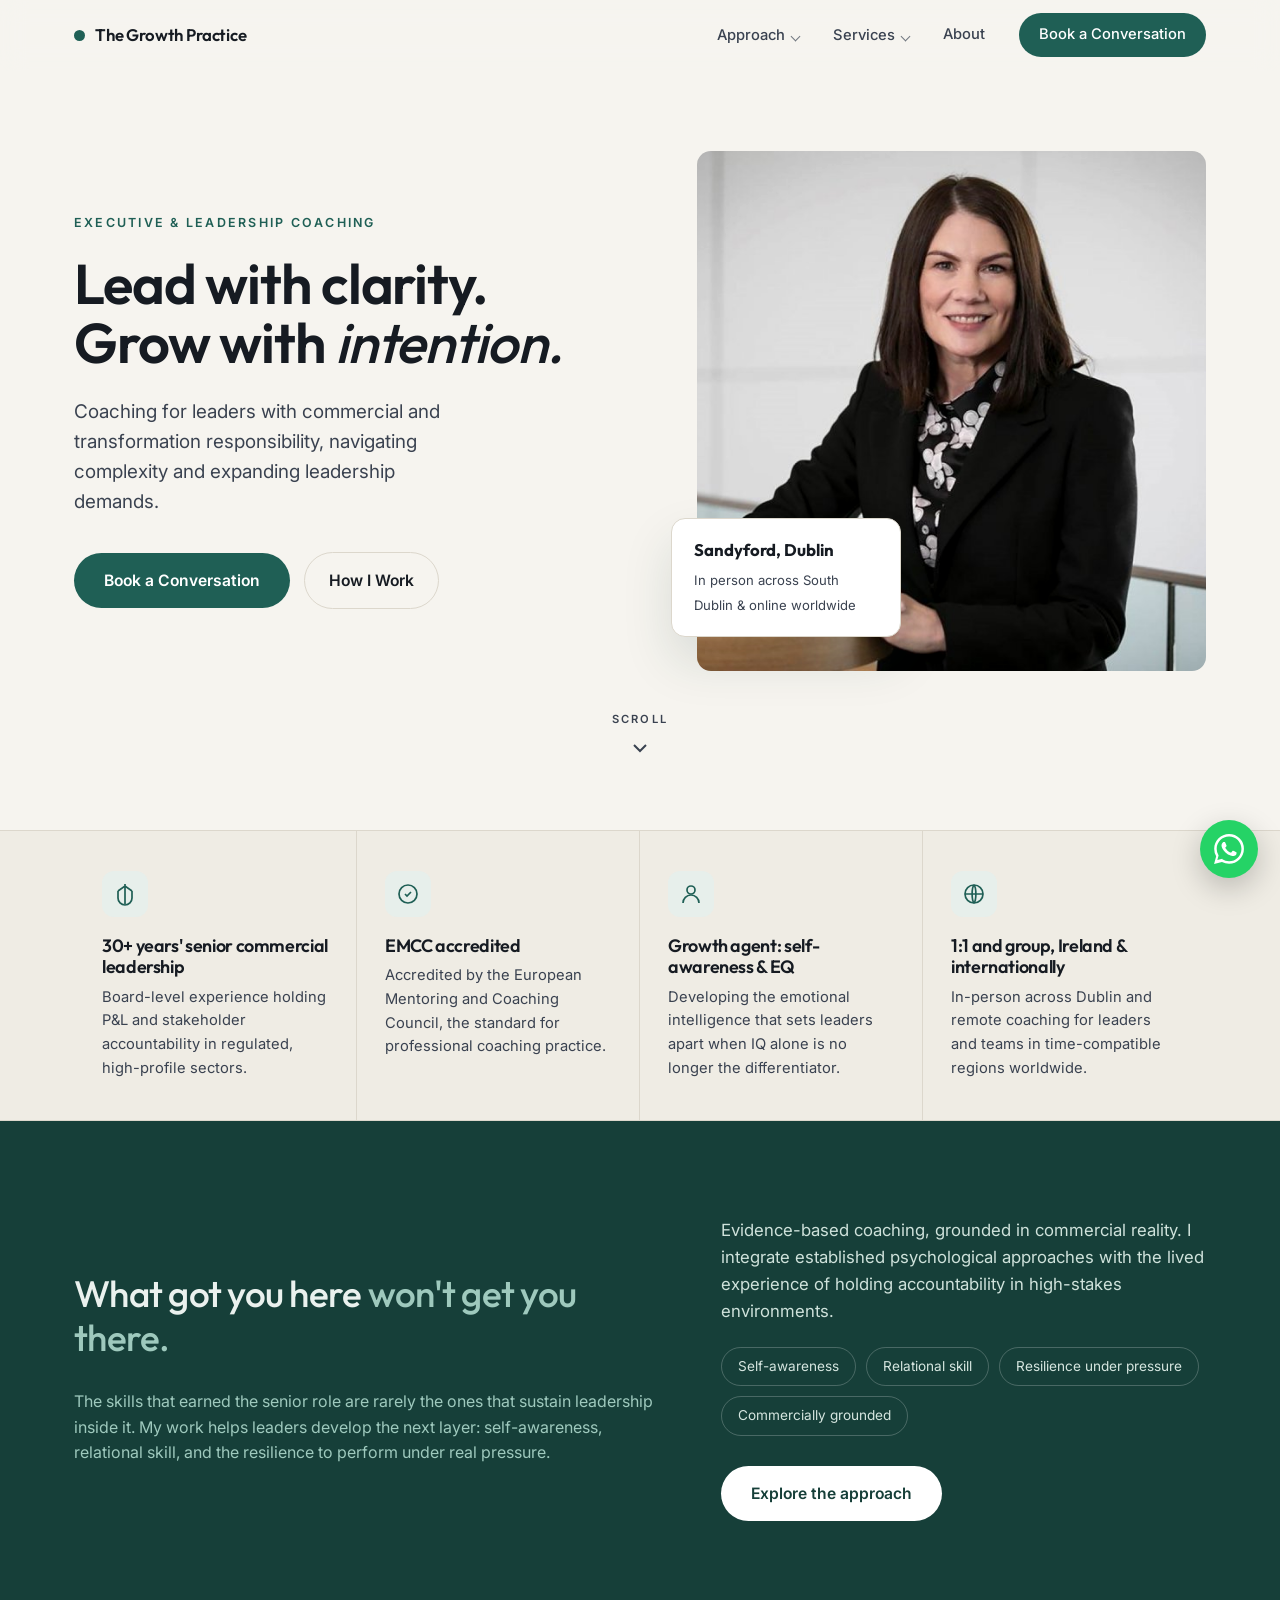
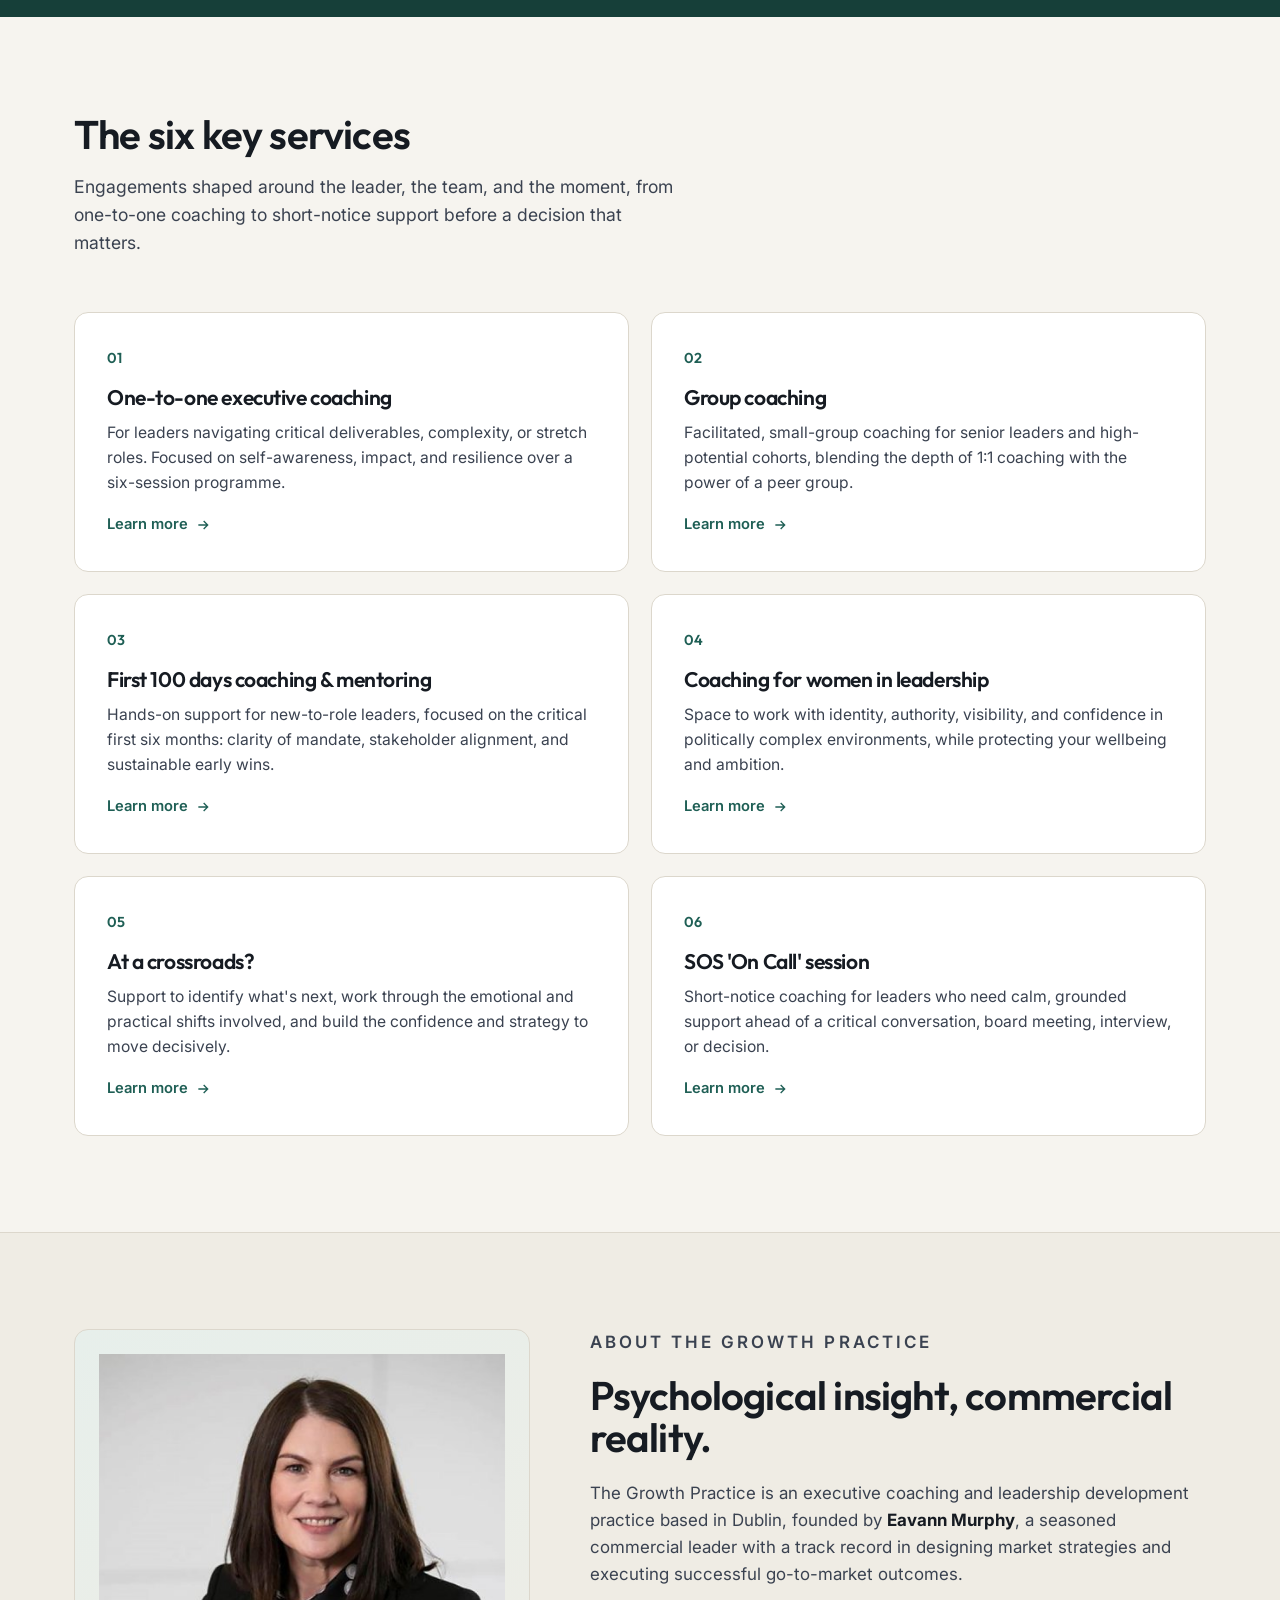
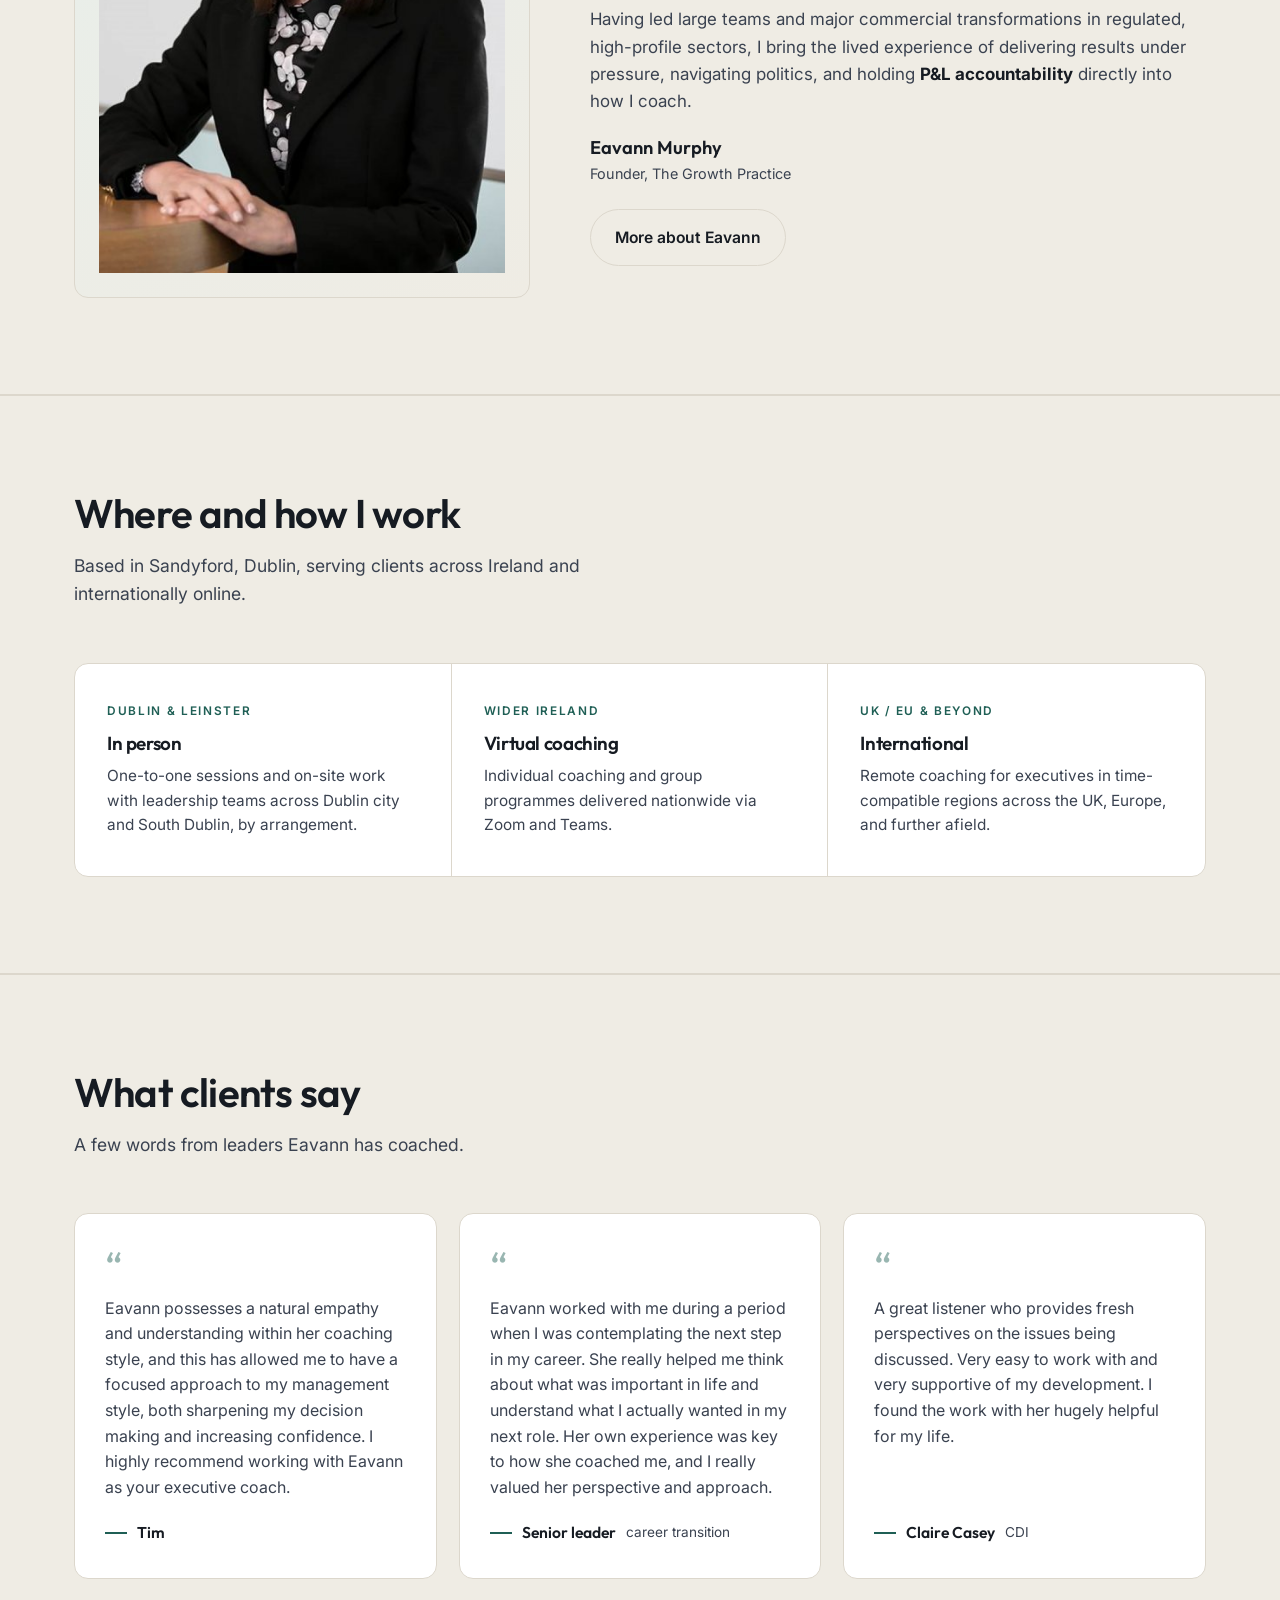
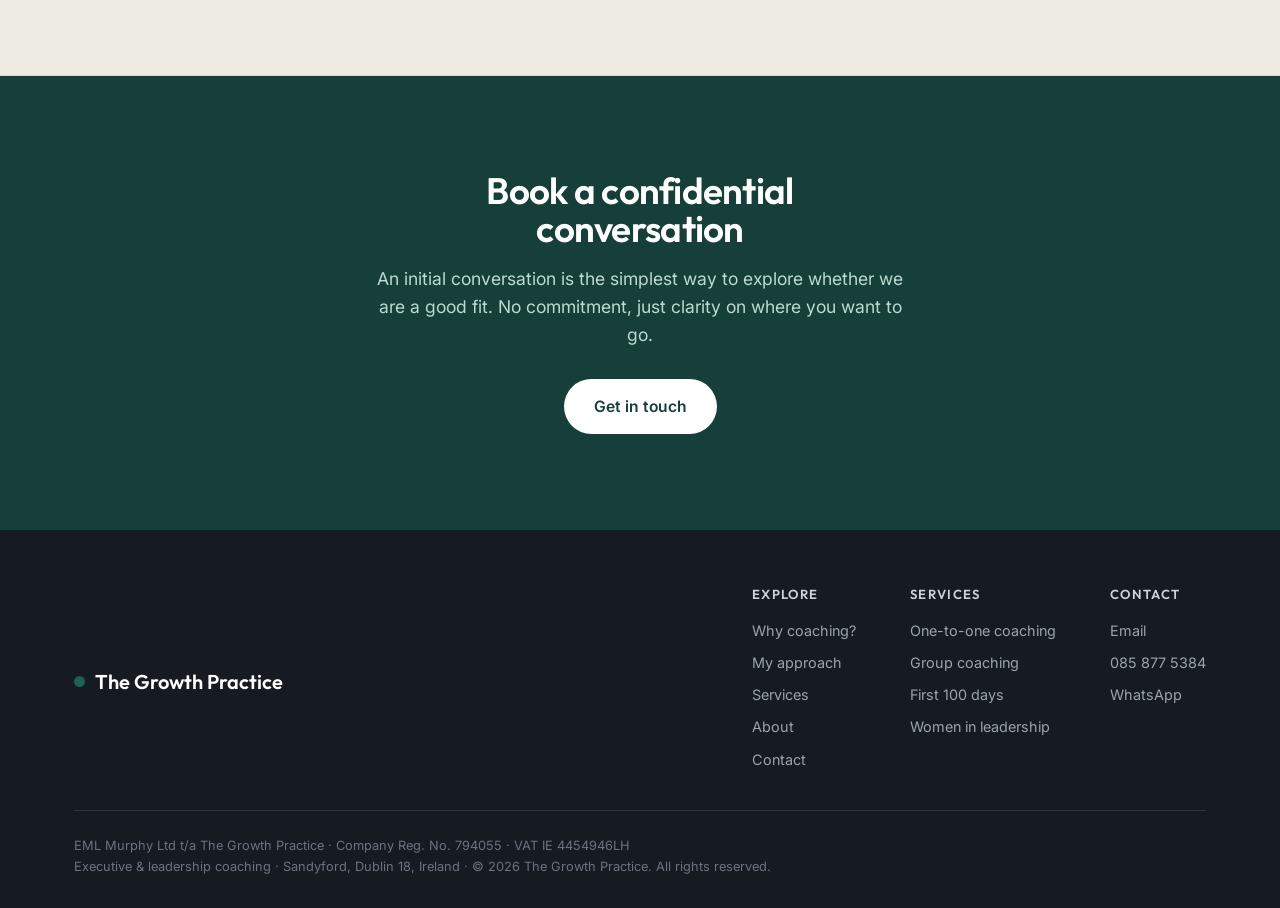
==== index.html @ 4f02f377 "Round 2 feedback: split approach, testimonials, hero copy, contact layout" ====
<!DOCTYPE html>
<html lang="en">
<head>
<meta charset="UTF-8" />
<meta name="viewport" content="width=device-width, initial-scale=1.0" />
<title>Executive &amp; Leadership Coaching Dublin | The Growth Practice</title>
<meta name="description" content="EMCC-accredited executive and leadership coaching in Dublin, led by Eavann Murphy. 30+ years of senior commercial leadership. 1:1 and group coaching across Ireland and internationally." />
<link rel="canonical" href="https://thegrowthpractice.ie/" />
<meta name="robots" content="index,follow" />
<meta name="author" content="Eavann Murphy" />
<meta name="theme-color" content="#1f5f55" />
<meta name="geo.region" content="IE-D" />
<meta name="geo.placename" content="Sandyford, Dublin" />

<meta property="og:site_name" content="The Growth Practice" />
<meta property="og:title" content="Executive &amp; Leadership Coaching Dublin | The Growth Practice" />
<meta property="og:description" content="EMCC-accredited executive coaching led by Eavann Murphy. 30+ years senior commercial leadership. 1:1 and group coaching across Ireland and internationally." />
<meta property="og:type" content="website" />
<meta property="og:url" content="https://thegrowthpractice.ie/" />
<meta property="og:locale" content="en_IE" />
<meta property="og:image" content="https://thegrowthpractice.ie/images/eavann-murphy-portrait.jpg" />
<meta name="twitter:card" content="summary_large_image" />
<meta name="twitter:title" content="Executive &amp; Leadership Coaching Dublin | The Growth Practice" />
<meta name="twitter:description" content="EMCC-accredited executive coaching led by Eavann Murphy. 30+ years senior commercial leadership." />
<meta name="twitter:image" content="https://thegrowthpractice.ie/images/eavann-murphy-portrait.jpg" />

<link rel="preconnect" href="https://fonts.googleapis.com" />
<link rel="preconnect" href="https://fonts.gstatic.com" crossorigin />
<link href="https://fonts.googleapis.com/css2?family=Outfit:wght@300;400;500;600;700&family=Inter:wght@400;500&display=swap" rel="stylesheet" />
<link rel="stylesheet" href="/styles.css" />

<script type="application/ld+json">
{
  "@context":"https://schema.org",
  "@graph":[
    {
      "@type":"ProfessionalService",
      "@id":"https://thegrowthpractice.ie/#business",
      "name":"The Growth Practice",
      "alternateName":"The Growth Practice — Executive Coaching",
      "description":"EMCC-accredited executive and leadership coaching in Dublin. One-to-one and group coaching for senior leaders across Ireland and internationally.",
      "url":"https://thegrowthpractice.ie/",
      "telephone":"+353858775384",
      "email":"eavann@thegrowthpractice.ie",
      "image":"https://thegrowthpractice.ie/images/eavann-murphy-portrait.jpg",
      "priceRange":"€€€",
      "areaServed":["Dublin","Ireland","United Kingdom","European Union"],
      "address":{"@type":"PostalAddress","addressLocality":"Sandyford","addressRegion":"Dublin 18","addressCountry":"IE"},
      "founder":{"@id":"https://thegrowthpractice.ie/#eavann"},
      "knowsAbout":["Executive coaching","Leadership development","Emotional intelligence","Self-awareness","First 100 days","Women in leadership","Career transition"],
      "sameAs":["https://www.linkedin.com/in/eavann-murphy"]
    },
    {
      "@type":"Person",
      "@id":"https://thegrowthpractice.ie/#eavann",
      "name":"Eavann Murphy",
      "jobTitle":"Executive & Leadership Coach",
      "worksFor":{"@id":"https://thegrowthpractice.ie/#business"},
      "alumniOf":["University College Dublin","University of Cambridge","University of Ulster","Institute of Directors"],
      "description":"EMCC-accredited executive coach with 30+ years of senior commercial leadership experience."
    },
    {
      "@type":"WebSite",
      "@id":"https://thegrowthpractice.ie/#website",
      "url":"https://thegrowthpractice.ie/",
      "name":"The Growth Practice",
      "publisher":{"@id":"https://thegrowthpractice.ie/#business"}
    }
  ]
}
</script>
</head>
<body>

<header id="top">
  <div class="wrap nav">
    <a href="/" class="brand"><span class="dot"></span>The Growth Practice</a>
    <nav class="navlinks" aria-label="Primary">
      <div class="has-drop">
        <a href="/why-coaching">Approach</a>
        <div class="drop" role="menu">
          <a href="/why-coaching">Why coaching?<span>What got you here, and future-proofing your career</span></a>
          <a href="/my-approach">My approach<span>What I help leaders develop, and how I work</span></a>
        </div>
      </div>
      <div class="has-drop">
        <a href="/services">Services</a>
        <div class="drop" role="menu">
          <a href="/services/one-to-one-executive-coaching">One-to-one executive coaching<span>Critical deliverables, complexity, stretch roles</span></a>
          <a href="/services/group-coaching">Group coaching<span>Small-group coaching for senior cohorts</span></a>
          <a href="/services/first-100-days-coaching">First 100 days coaching<span>New-to-role leaders, the critical first six months</span></a>
          <a href="/services/coaching-for-women-in-leadership">Coaching for women in leadership<span>Identity, authority, visibility, confidence</span></a>
          <a href="/services/at-a-crossroads">At a crossroads?<span>Decide what is next, and move decisively</span></a>
          <a href="/services/sos-on-call-session">SOS 'On Call' session<span>Short-notice support before a critical moment</span></a>
        </div>
      </div>
      <a href="/about">About</a>
      <a href="/contact" class="nav-cta">Book a Conversation</a>
    </nav>
    <button class="burger" id="burger" aria-label="Menu" aria-expanded="false"><span></span><span></span><span></span></button>
  </div>
  <div class="mobilemenu" id="mobilemenu">
    <a href="/why-coaching">Why coaching?</a>
    <a href="/my-approach">My approach</a>
    <a href="/services">Services</a>
    <a href="/services/one-to-one-executive-coaching" class="sub">— One-to-one coaching</a>
    <a href="/services/group-coaching" class="sub">— Group coaching</a>
    <a href="/services/first-100-days-coaching" class="sub">— First 100 days</a>
    <a href="/services/coaching-for-women-in-leadership" class="sub">— Women in leadership</a>
    <a href="/services/at-a-crossroads" class="sub">— At a crossroads?</a>
    <a href="/services/sos-on-call-session" class="sub">— SOS 'On Call'</a>
    <a href="/about">About</a>
    <a href="/contact">Book a Conversation</a>
  </div>
</header>

<!-- HERO -->
<section class="hero">
  <div class="wrap hero-grid">
    <div class="reveal">
      <p class="eyebrow">Executive &amp; Leadership Coaching</p>
      <h1>Lead with clarity. <br/>Grow with <em>intention.</em></h1>
      <p class="lead">Coaching for leaders with commercial and transformation responsibility, navigating complexity and expanding leadership demands.</p>
      <div class="hero-ctas">
        <a href="/contact" class="btn-primary">Book a Conversation</a>
        <a href="/my-approach" class="btn-ghost">How I Work</a>
      </div>
    </div>
    <div class="hero-visual reveal">
      <img src="/images/hero-eavann-murphy.jpg" alt="Eavann Murphy, executive and leadership coach at The Growth Practice, Dublin" width="560" height="520" />
      <div class="hero-tag">
        <strong>Sandyford, Dublin</strong>
        <span>In person across South Dublin &amp; online worldwide</span>
      </div>
    </div>
  </div>
  <div class="wrap"><a href="#more" class="scroll-cue reveal" aria-label="Scroll down for more"><span>Scroll</span><svg class="chev" viewBox="0 0 24 24"><path d="M6 9l6 6 6-6"/></svg></a></div>
</section>

<!-- FOUR PILLARS -->
<div class="pillars" id="more">
  <div class="wrap pillar-grid">
    <div class="pillar reveal">
      <div class="pic"><svg viewBox="0 0 24 24"><path d="M12 2v20M5 9l7-5 7 5"/><path d="M5 9v7a7 7 0 0 0 14 0V9"/></svg></div>
      <h3>30+ years' senior commercial leadership</h3>
      <p>Board-level experience holding P&amp;L and stakeholder accountability in regulated, high-profile sectors.</p>
    </div>
    <div class="pillar reveal">
      <div class="pic"><svg viewBox="0 0 24 24"><path d="M9 12l2 2 4-4"/><circle cx="12" cy="12" r="9"/></svg></div>
      <h3>EMCC accredited</h3>
      <p>Accredited by the European Mentoring and Coaching Council, the standard for professional coaching practice.</p>
    </div>
    <div class="pillar reveal">
      <div class="pic"><svg viewBox="0 0 24 24"><circle cx="12" cy="8" r="4"/><path d="M4 21a8 8 0 0 1 16 0"/></svg></div>
      <h3>Growth agent: self-awareness &amp; EQ</h3>
      <p>Developing the emotional intelligence that sets leaders apart when IQ alone is no longer the differentiator.</p>
    </div>
    <div class="pillar reveal">
      <div class="pic"><svg viewBox="0 0 24 24"><circle cx="12" cy="12" r="9"/><path d="M3 12h18M12 3c2.5 2.7 2.5 15.3 0 18M12 3c-2.5 2.7-2.5 15.3 0 18"/></svg></div>
      <h3>1:1 and group, Ireland &amp; internationally</h3>
      <p>In-person across Dublin and remote coaching for leaders and teams in time-compatible regions worldwide.</p>
    </div>
  </div>
</div>

<!-- PHILOSOPHY / APPROACH TEASER -->
<section class="philosophy" id="approach">
  <div class="wrap phil-grid">
    <div class="reveal">
      <blockquote>What got you here <span>won't get you there.</span></blockquote>
      <p class="who">The skills that earned the senior role are rarely the ones that sustain leadership inside it. My work helps leaders develop the next layer: self-awareness, relational skill, and the resilience to perform under real pressure.</p>
    </div>
    <div class="reveal">
      <p style="color:#cfe2db;font-size:1.05rem;margin-bottom:22px;max-width:46ch">Evidence-based coaching, grounded in commercial reality. I integrate established psychological approaches with the lived experience of holding accountability in high-stakes environments.</p>
      <div class="phil-methods">
        <span>Self-awareness</span><span>Relational skill</span><span>Resilience under pressure</span>
        <span>Commercially grounded</span>
      </div>
      <p style="margin-top:30px"><a href="/why-coaching" class="btn-primary" style="background:#fff;color:var(--accent-deep)">Explore the approach</a></p>
    </div>
  </div>
</section>

<!-- SERVICES -->
<section id="services">
  <div class="wrap">
    <div class="sec-head reveal">
      <h2>The six key services</h2>
      <p>Engagements shaped around the leader, the team, and the moment, from one-to-one coaching to short-notice support before a decision that matters.</p>
    </div>
    <div class="svc-grid">
      <a class="svc reveal" href="/services/one-to-one-executive-coaching">
        <div class="svc-num">01</div>
        <h3>One-to-one executive coaching</h3>
        <p>For leaders navigating critical deliverables, complexity, or stretch roles. Focused on self-awareness, impact, and resilience over a six-session programme.</p>
        <span class="more">Learn more <svg viewBox="0 0 24 24"><path d="M5 12h14M13 6l6 6-6 6"/></svg></span>
      </a>
      <a class="svc reveal" href="/services/group-coaching">
        <div class="svc-num">02</div>
        <h3>Group coaching</h3>
        <p>Facilitated, small-group coaching for senior leaders and high-potential cohorts, blending the depth of 1:1 coaching with the power of a peer group.</p>
        <span class="more">Learn more <svg viewBox="0 0 24 24"><path d="M5 12h14M13 6l6 6-6 6"/></svg></span>
      </a>
      <a class="svc reveal" href="/services/first-100-days-coaching">
        <div class="svc-num">03</div>
        <h3>First 100 days coaching &amp; mentoring</h3>
        <p>Hands-on support for new-to-role leaders, focused on the critical first six months: clarity of mandate, stakeholder alignment, and sustainable early wins.</p>
        <span class="more">Learn more <svg viewBox="0 0 24 24"><path d="M5 12h14M13 6l6 6-6 6"/></svg></span>
      </a>
      <a class="svc reveal" href="/services/coaching-for-women-in-leadership">
        <div class="svc-num">04</div>
        <h3>Coaching for women in leadership</h3>
        <p>Space to work with identity, authority, visibility, and confidence in politically complex environments, while protecting your wellbeing and ambition.</p>
        <span class="more">Learn more <svg viewBox="0 0 24 24"><path d="M5 12h14M13 6l6 6-6 6"/></svg></span>
      </a>
      <a class="svc reveal" href="/services/at-a-crossroads">
        <div class="svc-num">05</div>
        <h3>At a crossroads?</h3>
        <p>Support to identify what's next, work through the emotional and practical shifts involved, and build the confidence and strategy to move decisively.</p>
        <span class="more">Learn more <svg viewBox="0 0 24 24"><path d="M5 12h14M13 6l6 6-6 6"/></svg></span>
      </a>
      <a class="svc reveal" href="/services/sos-on-call-session">
        <div class="svc-num">06</div>
        <h3>SOS 'On Call' session</h3>
        <p>Short-notice coaching for leaders who need calm, grounded support ahead of a critical conversation, board meeting, interview, or decision.</p>
        <span class="more">Learn more <svg viewBox="0 0 24 24"><path d="M5 12h14M13 6l6 6-6 6"/></svg></span>
      </a>
    </div>
  </div>
</section>

<!-- ABOUT TEASER -->
<section id="about" style="background:var(--paper-2);border-top:1px solid var(--line);border-bottom:1px solid var(--line)">
  <div class="wrap about-grid">
    <div class="about-photo reveal">
      <div class="frame"><img src="/images/eavann-murphy-portrait.jpg" alt="Portrait of Eavann Murphy, founder of The Growth Practice" width="460" height="575" /></div>
    </div>
    <div class="about-body reveal">
      <p class="eyebrow">About The Growth Practice</p>
      <h2>Psychological insight, commercial reality.</h2>
      <p>The Growth Practice is an executive coaching and leadership development practice based in Dublin, founded by <strong>Eavann Murphy</strong>, a seasoned commercial leader with a track record in designing market strategies and executing successful go-to-market outcomes.</p>
      <p>Having led large teams and major commercial transformations in regulated, high-profile sectors, I bring the lived experience of delivering results under pressure, navigating politics, and holding <strong>P&amp;L accountability</strong> directly into how I coach.</p>
      <div class="signature">Eavann Murphy<span>Founder, The Growth Practice</span></div>
      <p style="margin-top:24px"><a href="/about" class="btn-ghost">More about Eavann</a></p>
    </div>
  </div>
</section>

<!-- WHO / REACH -->
<section class="reach" id="reach">
  <div class="wrap">
    <div class="sec-head reveal">
      <h2>Where and how I work</h2>
      <p>Based in Sandyford, Dublin, serving clients across Ireland and internationally online.</p>
    </div>
    <div class="reach-grid">
      <div class="reach-cell reveal">
        <span class="tag">Dublin &amp; Leinster</span>
        <h4>In person</h4>
        <p>One-to-one sessions and on-site work with leadership teams across Dublin city and South Dublin, by arrangement.</p>
      </div>
      <div class="reach-cell reveal">
        <span class="tag">Wider Ireland</span>
        <h4>Virtual coaching</h4>
        <p>Individual coaching and group programmes delivered nationwide via Zoom and Teams.</p>
      </div>
      <div class="reach-cell reveal">
        <span class="tag">UK / EU &amp; beyond</span>
        <h4>International</h4>
        <p>Remote coaching for executives in time-compatible regions across the UK, Europe, and further afield.</p>
      </div>
    </div>
  </div>
</section>

<!-- TESTIMONIALS -->
<section class="tmonials">
  <div class="wrap">
    <div class="sec-head reveal">
      <h2>What clients say</h2>
      <p>A few words from leaders Eavann has coached.</p>
    </div>
    <div class="tmonial-grid">
      <figure class="tcard reveal">
        <div class="quotemark" aria-hidden="true">&ldquo;</div>
        <p>Eavann possesses a natural empathy and understanding within her coaching style, and this has allowed me to have a focused approach to my management style, both sharpening my decision making and increasing confidence. I highly recommend working with Eavann as your executive coach.</p>
        <figcaption class="who">Tim</figcaption>
      </figure>
      <figure class="tcard reveal">
        <div class="quotemark" aria-hidden="true">&ldquo;</div>
        <p>Eavann worked with me during a period when I was contemplating the next step in my career. She really helped me think about what was important in life and understand what I actually wanted in my next role. Her own experience was key to how she coached me, and I really valued her perspective and approach.</p>
        <figcaption class="who">Senior leader <span>career transition</span></figcaption>
      </figure>
      <figure class="tcard reveal">
        <div class="quotemark" aria-hidden="true">&ldquo;</div>
        <p>A great listener who provides fresh perspectives on the issues being discussed. Very easy to work with and very supportive of my development. I found the work with her hugely helpful for my life.</p>
        <figcaption class="who">Claire Casey <span>CDI</span></figcaption>
      </figure>
    </div>
  </div>
</section>
<script type="application/ld+json">
{
  "@context":"https://schema.org",
  "@type":"ProfessionalService",
  "@id":"https://thegrowthpractice.ie/#business",
  "name":"The Growth Practice",
  "review":[
    {"@type":"Review","author":{"@type":"Person","name":"Tim"},"reviewBody":"Eavann possesses a natural empathy and understanding within her coaching style, which has allowed me to have a focused approach to my management style, sharpening my decision making and increasing confidence. I highly recommend working with Eavann as your executive coach."},
    {"@type":"Review","author":{"@type":"Person","name":"Claire Casey"},"reviewBody":"A great listener who provides fresh perspectives on the issues being discussed. Very easy to work with and very supportive of my development. I found the work with her hugely helpful."}
  ]
}
</script>

<!-- CTA / CONTACT -->
<section class="cta-band">
  <div class="wrap">
    <h2 class="reveal">Book a confidential conversation</h2>
    <p class="reveal">An initial conversation is the simplest way to explore whether we are a good fit. No commitment, just clarity on where you want to go.</p>
    <div class="reveal"><a href="/contact" class="btn-primary">Get in touch</a></div>
  </div>
</section>

<!-- FOOTER -->
<footer>
  <div class="wrap">
    <div class="foot-top">
      <div class="foot-brand"><span class="dot"></span>The Growth Practice</div>
      <div class="foot-cols">
        <div class="foot-col">
          <h5>Explore</h5>
          <a href="/why-coaching">Why coaching?</a>
          <a href="/my-approach">My approach</a>
          <a href="/services">Services</a>
          <a href="/about">About</a>
          <a href="/contact">Contact</a>
        </div>
        <div class="foot-col">
          <h5>Services</h5>
          <a href="/services/one-to-one-executive-coaching">One-to-one coaching</a>
          <a href="/services/group-coaching">Group coaching</a>
          <a href="/services/first-100-days-coaching">First 100 days</a>
          <a href="/services/coaching-for-women-in-leadership">Women in leadership</a>
        </div>
        <div class="foot-col">
          <h5>Contact</h5>
          <a href="mailto:eavann@thegrowthpractice.ie">Email</a>
          <a href="tel:+353858775384">085 877 5384</a>
          <a href="https://wa.me/353858775384">WhatsApp</a>
        </div>
      </div>
    </div>
    <div class="foot-legal">
      EML Murphy Ltd t/a The Growth Practice · Company Reg. No. 794055 · VAT IE 4454946LH<br/>
      Executive &amp; leadership coaching · Sandyford, Dublin 18, Ireland · © <span id="yr"></span> The Growth Practice. All rights reserved.
    </div>
  </div>
</footer>

<a href="https://wa.me/353858775384" class="wa-float" aria-label="WhatsApp">
  <svg viewBox="0 0 24 24"><path d="M.057 24l1.687-6.163a11.867 11.867 0 0 1-1.587-5.946C.16 5.335 5.495 0 12.05 0a11.82 11.82 0 0 1 8.413 3.488 11.82 11.82 0 0 1 3.48 8.414c-.003 6.557-5.338 11.892-11.893 11.892a11.9 11.9 0 0 1-5.688-1.448L.057 24zm6.597-3.807c1.676.995 3.276 1.591 5.392 1.592 5.448 0 9.886-4.434 9.889-9.885.002-5.462-4.415-9.89-9.881-9.892-5.452 0-9.887 4.434-9.889 9.884a9.86 9.86 0 0 0 1.51 5.26l-.999 3.648 3.978-1.042zm11.387-5.464c-.074-.124-.272-.198-.57-.347-.297-.149-1.758-.868-2.031-.967-.272-.099-.47-.149-.669.149-.198.297-.768.967-.941 1.165-.173.198-.347.223-.644.074-.297-.149-1.255-.462-2.39-1.475-.883-.788-1.48-1.761-1.653-2.059-.173-.297-.018-.458.13-.606.134-.133.297-.347.446-.521.151-.172.2-.296.3-.495.099-.198.05-.372-.025-.521-.075-.148-.669-1.611-.916-2.206-.242-.579-.487-.501-.669-.51l-.57-.01c-.198 0-.52.074-.792.372s-1.04 1.016-1.04 2.479 1.065 2.876 1.213 3.074c.149.198 2.095 3.2 5.076 4.487.71.306 1.263.489 1.694.626.712.226 1.36.194 1.872.118.571-.085 1.758-.719 2.006-1.413.248-.695.248-1.29.173-1.414z"/></svg>
</a>

<script>
  const yr=document.getElementById('yr');if(yr)yr.textContent=new Date().getFullYear();
  const header=document.getElementById('top');
  addEventListener('scroll',()=>{header.classList.toggle('scrolled',scrollY>10)});
  const burger=document.getElementById('burger'),mm=document.getElementById('mobilemenu');
  burger.addEventListener('click',()=>{const o=mm.style.display==='flex';mm.style.display=o?'none':'flex';burger.setAttribute('aria-expanded',String(!o))});
  mm.querySelectorAll('a').forEach(a=>a.addEventListener('click',()=>{mm.style.display='none';burger.setAttribute('aria-expanded','false')}));
  const io=new IntersectionObserver((es)=>es.forEach(e=>{if(e.isIntersecting){e.target.classList.add('in');io.unobserve(e.target)}}),{threshold:.15});
  document.querySelectorAll('.reveal').forEach(el=>io.observe(el));
</script>
</body>
</html>
---- styles.css ----
/* ============================================================
   The Growth Practice — shared stylesheet
   Design system: evergreen accent, Outfit + Inter, paper ground
   ============================================================ */
:root{
  --ink:#161b22;
  --ink-soft:#3a4250;
  --paper:#f6f4ef;
  --paper-2:#efece4;
  --line:#dcd7cc;
  --accent:#1f5f55;      /* deep evergreen - locked single accent */
  --accent-deep:#163f39;
  --accent-soft:#e7efeb;
  --white:#ffffff;
  --r:14px;
  --maxw:1180px;
}
*{box-sizing:border-box;margin:0;padding:0}
html{scroll-behavior:smooth}
body{
  font-family:'Inter',system-ui,sans-serif;
  color:var(--ink);
  background:var(--paper);
  line-height:1.6;
  -webkit-font-smoothing:antialiased;
  overflow-x:hidden;
}
h1,h2,h3,h4,.display{font-family:'Outfit',sans-serif;letter-spacing:-0.02em;line-height:1.05;font-weight:600}
a{color:inherit;text-decoration:none}
img{display:block;max-width:100%}
.wrap{max-width:var(--maxw);margin:0 auto;padding:0 24px}
.accent{color:var(--accent)}

/* Reveal */
.reveal{opacity:0;transform:translateY(22px);transition:opacity .7s cubic-bezier(.16,1,.3,1),transform .7s cubic-bezier(.16,1,.3,1)}
.reveal.in{opacity:1;transform:none}
@media (prefers-reduced-motion:reduce){.reveal{opacity:1;transform:none;transition:none}}

/* NAV */
header{position:sticky;top:0;z-index:50;background:rgba(246,244,239,.82);backdrop-filter:blur(12px);border-bottom:1px solid transparent;transition:border-color .3s}
header.scrolled{border-color:var(--line)}
.nav{display:flex;align-items:center;justify-content:space-between;height:70px}
.brand{font-family:'Outfit';font-weight:600;font-size:1.05rem;letter-spacing:-0.01em;display:flex;align-items:center;gap:10px}
.brand .dot{width:11px;height:11px;border-radius:50%;background:var(--accent);flex:none}
.navlinks{display:flex;gap:34px;align-items:center}
.navlinks a{font-size:.92rem;color:var(--ink-soft);font-weight:500;transition:color .2s}
.navlinks a:hover,.navlinks a[aria-current="page"]{color:var(--accent)}
.nav-cta{background:var(--accent);color:var(--white)!important;padding:10px 20px;border-radius:999px;font-weight:500;font-size:.9rem;transition:transform .15s,background .2s}
.nav-cta:hover{background:var(--accent-deep)}
.nav-cta:active{transform:translateY(1px)}
/* dropdown */
.has-drop{position:relative}
.has-drop>a::after{content:"";display:inline-block;width:6px;height:6px;border-right:1.5px solid currentColor;border-bottom:1.5px solid currentColor;transform:rotate(45deg);margin-left:7px;vertical-align:middle;opacity:.7}
.drop{position:absolute;top:calc(100% + 14px);left:50%;transform:translateX(-50%) translateY(8px);background:var(--white);border:1px solid var(--line);border-radius:var(--r);box-shadow:0 24px 50px rgba(22,63,57,.13);padding:10px;min-width:300px;opacity:0;visibility:hidden;transition:opacity .2s,transform .2s}
.has-drop:hover .drop,.has-drop:focus-within .drop{opacity:1;visibility:visible;transform:translateX(-50%) translateY(0)}
.drop a{display:block;padding:11px 14px;border-radius:10px;font-size:.9rem;color:var(--ink);font-weight:500;transition:background .15s,color .15s}
.drop a span{display:block;font-size:.78rem;color:var(--ink-soft);font-weight:400;margin-top:2px}
.drop a:hover{background:var(--accent-soft);color:var(--accent)}
.burger{display:none;background:none;border:none;cursor:pointer;flex-direction:column;gap:5px;padding:6px}
.burger span{width:24px;height:2px;background:var(--ink);display:block;transition:.3s}
.mobilemenu{display:none;flex-direction:column;gap:4px;padding:8px 24px 22px;border-bottom:1px solid var(--line);background:var(--paper)}
.mobilemenu a{padding:11px 0;color:var(--ink-soft);font-weight:500;border-bottom:1px solid var(--line)}
.mobilemenu a.sub{padding-left:16px;font-size:.9rem}
.mobilemenu a:last-child{border:none}

/* HERO */
.hero{padding:80px 0 70px;position:relative}
.hero-grid{display:grid;grid-template-columns:1.05fr .95fr;gap:60px;align-items:center}
.eyebrow{font-size:.78rem;text-transform:uppercase;letter-spacing:.18em;color:var(--accent);font-weight:600;margin-bottom:22px}
.hero h1{font-size:3.5rem;font-weight:600;margin-bottom:24px}
.hero h1 em{font-style:italic;font-weight:500}
.hero p.lead{font-size:1.18rem;color:var(--ink-soft);max-width:34ch;margin-bottom:34px}
.hero-ctas{display:flex;gap:14px;flex-wrap:wrap;align-items:center}
.btn-primary{background:var(--accent);color:var(--white);padding:15px 30px;border-radius:999px;font-weight:600;font-size:.98rem;display:inline-block;transition:transform .15s,background .2s}
.btn-primary:hover{background:var(--accent-deep)}
.btn-primary:active{transform:translateY(1px)}
.btn-ghost{padding:15px 24px;border-radius:999px;font-weight:600;font-size:.98rem;border:1px solid var(--line);color:var(--ink);transition:border-color .2s,color .2s;display:inline-block}
.btn-ghost:hover{border-color:var(--accent);color:var(--accent)}
.hero-visual{position:relative}
.hero-visual img{width:100%;height:520px;object-fit:cover;object-position:center 22%;border-radius:var(--r);filter:grayscale(.06) contrast(1.02)}
.hero-tag{position:absolute;left:-26px;bottom:34px;background:var(--white);padding:18px 22px;border-radius:var(--r);box-shadow:0 24px 50px rgba(22,63,57,.13);max-width:230px;border:1px solid var(--line)}
.hero-tag strong{font-family:'Outfit';font-size:1.05rem;display:block;margin-bottom:3px}
.hero-tag span{font-size:.82rem;color:var(--ink-soft)}

/* PAGE HERO (interior pages) */
.page-hero{padding:62px 0 30px}
.page-hero .eyebrow{margin-bottom:18px}
.page-hero h1{font-size:3rem;max-width:18ch;margin-bottom:20px}
.page-hero h1 em{font-style:italic;font-weight:500}
.page-hero p.lead{font-size:1.18rem;color:var(--ink-soft);max-width:60ch}
.breadcrumb{font-size:.82rem;color:var(--ink-soft);margin-bottom:26px;display:flex;gap:8px;flex-wrap:wrap;align-items:center}
.breadcrumb a:hover{color:var(--accent)}
.breadcrumb span{opacity:.5}

/* PILLARS (4 across) */
.pillars{border-top:1px solid var(--line);border-bottom:1px solid var(--line);background:var(--paper-2)}
.pillar-grid{display:grid;grid-template-columns:repeat(4,1fr);gap:0}
.pillar{padding:40px 28px;border-right:1px solid var(--line)}
.pillar:last-child{border-right:none}
.pillar .pic{width:46px;height:46px;border-radius:12px;background:var(--accent-soft);display:flex;align-items:center;justify-content:center;margin-bottom:18px}
.pillar .pic svg{width:24px;height:24px;stroke:var(--accent);fill:none;stroke-width:1.7}
.pillar h3{font-size:1.12rem;margin-bottom:8px;line-height:1.2}
.pillar p{font-size:.92rem;color:var(--ink-soft)}

/* CREDIBILITY STRIP */
.strip{border-top:1px solid var(--line);border-bottom:1px solid var(--line);background:var(--paper-2)}
.strip-inner{display:grid;grid-template-columns:repeat(4,1fr);gap:24px;padding:40px 0}
.stat .n{font-family:'Outfit';font-size:2rem;color:var(--accent);font-weight:600}
.stat .l{font-size:.88rem;color:var(--ink-soft);margin-top:4px}

/* SECTION SHELL */
section{padding:96px 0}
.sec-head{max-width:60ch;margin-bottom:54px}
.sec-head h2{font-size:2.5rem;margin-bottom:18px}
.sec-head p{font-size:1.1rem;color:var(--ink-soft)}

/* PROSE (long-form content) */
.prose{max-width:68ch}
.prose h2{font-size:2.1rem;margin:0 0 18px}
.prose h3{font-size:1.3rem;margin:34px 0 10px}
.prose p{color:var(--ink-soft);font-size:1.08rem;margin-bottom:18px}
.prose p strong{color:var(--ink)}
.prose .lead-p{font-size:1.2rem;color:var(--ink);margin-bottom:26px}

/* APPROACH (philosophy quote band) */
.philosophy{background:var(--accent-deep);color:#eaf1ee}
.philosophy blockquote{font-family:'Outfit';font-weight:500;font-size:2.3rem;line-height:1.18;letter-spacing:-0.02em;max-width:22ch}
.philosophy blockquote span{color:#9ec9bd}
.philosophy .who{margin-top:30px;font-size:1rem;color:#9ec9bd}
.phil-grid{display:grid;grid-template-columns:1.2fr 1fr;gap:64px;align-items:center}
.phil-methods{display:flex;flex-wrap:wrap;gap:10px;margin-top:8px}
.phil-methods span{border:1px solid rgba(255,255,255,.22);padding:8px 16px;border-radius:999px;font-size:.85rem;color:#d6e6e0}

/* DEVELOP CARDS (3 capability cards) */
.dev-grid{display:grid;grid-template-columns:repeat(3,1fr);gap:22px}
.dev-card{background:var(--white);border:1px solid var(--line);border-radius:var(--r);padding:34px 30px}
.dev-card .pic{width:48px;height:48px;border-radius:12px;background:var(--accent-soft);display:flex;align-items:center;justify-content:center;margin-bottom:18px}
.dev-card .pic svg{width:25px;height:25px;stroke:var(--accent);fill:none;stroke-width:1.7}
.dev-card h3{font-size:1.25rem;margin-bottom:10px}
.dev-card p{color:var(--ink-soft);font-size:.98rem}

/* SERVICES grid */
.svc-grid{display:grid;grid-template-columns:repeat(2,1fr);gap:22px}
.svc{background:var(--white);border:1px solid var(--line);border-radius:var(--r);padding:34px 32px;transition:transform .25s cubic-bezier(.16,1,.3,1),box-shadow .25s;display:flex;flex-direction:column}
.svc:hover{transform:translateY(-4px);box-shadow:0 20px 44px rgba(22,63,57,.1)}
.svc-num{font-family:'Outfit';font-size:.9rem;color:var(--accent);font-weight:600;margin-bottom:16px}
.svc h3{font-size:1.32rem;margin-bottom:12px}
.svc p{color:var(--ink-soft);font-size:.98rem;margin-bottom:18px}
.svc .more{margin-top:auto;font-weight:600;font-size:.92rem;color:var(--accent);display:inline-flex;align-items:center;gap:7px;transition:gap .2s}
.svc:hover .more{gap:11px}
.svc .more svg{width:16px;height:16px;stroke:currentColor;fill:none;stroke-width:2}

/* SERVICE DETAIL */
.svc-detail{display:grid;grid-template-columns:1.6fr 1fr;gap:54px;align-items:start}
.svc-detail .body h2{font-size:1.6rem;margin:36px 0 12px}
.svc-detail .body h2:first-child{margin-top:0}
.svc-detail .body p{color:var(--ink-soft);font-size:1.06rem;margin-bottom:16px}
.svc-detail .body ul{list-style:none;margin:0 0 20px}
.svc-detail .body li{position:relative;padding-left:30px;margin-bottom:12px;color:var(--ink-soft);font-size:1.04rem}
.svc-detail .body li::before{content:"";position:absolute;left:4px;top:9px;width:8px;height:8px;border-radius:50%;background:var(--accent)}
.svc-aside{position:sticky;top:94px;background:var(--white);border:1px solid var(--line);border-radius:var(--r);padding:30px 28px}
.svc-aside h3{font-size:1.15rem;margin-bottom:6px}
.svc-aside .meta{display:flex;flex-direction:column;gap:0;margin:18px 0 22px}
.svc-aside .meta div{display:flex;justify-content:space-between;gap:14px;padding:12px 0;border-top:1px solid var(--line);font-size:.92rem}
.svc-aside .meta div:last-child{border-bottom:1px solid var(--line)}
.svc-aside .meta .k{color:var(--ink-soft)}
.svc-aside .meta .v{font-weight:600;text-align:right}
.svc-aside .btn-primary{width:100%;text-align:center}
.svc-aside .btn-ghost{width:100%;text-align:center;margin-top:10px}

/* ABOUT */
.about-grid{display:grid;grid-template-columns:.85fr 1.15fr;gap:60px;align-items:start}
.about-photo{position:relative}
.about-photo .frame{width:100%;aspect-ratio:4/5;background:linear-gradient(150deg,var(--accent-soft),var(--paper-2));border-radius:var(--r);border:1px solid var(--line);display:flex;align-items:center;justify-content:center;text-align:center;padding:24px;overflow:hidden}
.about-photo .frame span{font-size:.85rem;color:var(--ink-soft)}
.about-photo .frame img{width:100%;height:100%;object-fit:cover;object-position:center 18%}
.about-body h2{font-size:2.5rem;margin-bottom:22px}
.about-body p{color:var(--ink-soft);font-size:1.06rem;margin-bottom:18px;max-width:60ch}
.about-body p strong{color:var(--ink)}
.signature{font-family:'Outfit';font-weight:600;font-size:1.15rem;margin-top:10px}
.signature span{display:block;font-size:.9rem;color:var(--ink-soft);font-weight:400;font-family:'Inter'}

/* QUALIFICATIONS */
.quals{background:var(--paper-2);border-top:1px solid var(--line);border-bottom:1px solid var(--line)}
.qual-grid{display:grid;grid-template-columns:repeat(2,1fr);gap:0;border:1px solid var(--line);border-radius:var(--r);overflow:hidden;background:var(--white)}
.qual{padding:26px 30px;border-right:1px solid var(--line);border-bottom:1px solid var(--line);display:flex;gap:16px;align-items:flex-start}
.qual:nth-child(2n){border-right:none}
.qual .ic{width:38px;height:38px;border-radius:10px;background:var(--accent-soft);display:flex;align-items:center;justify-content:center;flex:none}
.qual .ic svg{width:19px;height:19px;stroke:var(--accent);fill:none;stroke-width:1.7}
.qual h4{font-size:1.02rem;margin-bottom:3px;line-height:1.25}
.qual p{font-size:.88rem;color:var(--ink-soft)}

/* WHO / AUDIENCE */
.reach{background:var(--paper-2);border-top:1px solid var(--line);border-bottom:1px solid var(--line)}
.reach-grid{display:grid;grid-template-columns:repeat(3,1fr);gap:0;border:1px solid var(--line);border-radius:var(--r);overflow:hidden;background:var(--white)}
.reach-cell{padding:38px 32px;border-right:1px solid var(--line)}
.reach-cell:last-child{border-right:none}
.reach-cell h4{font-size:1.18rem;margin-bottom:10px}
.reach-cell p{font-size:.96rem;color:var(--ink-soft)}
.reach-cell .tag{font-size:.74rem;text-transform:uppercase;letter-spacing:.14em;color:var(--accent);font-weight:600;margin-bottom:14px;display:block}

/* BOOKING CARDS */
.book-grid{display:grid;grid-template-columns:repeat(2,1fr);gap:22px}
.book-card{background:var(--white);border:1px solid var(--line);border-radius:var(--r);padding:36px 32px;display:flex;flex-direction:column}
.book-card .tag{font-size:.74rem;text-transform:uppercase;letter-spacing:.14em;color:var(--accent);font-weight:600;margin-bottom:14px;display:block}
.book-card h3{font-size:1.45rem;margin-bottom:10px}
.book-card .dur{font-family:'Outfit';color:var(--accent);font-weight:600;margin-bottom:14px}
.book-card p{color:var(--ink-soft);font-size:1rem;margin-bottom:24px}
.book-card .btn-primary{margin-top:auto;text-align:center}

/* CTA BAND */
.cta-band{background:var(--accent-deep);color:#eaf1ee;text-align:center}
.cta-band h2{font-size:2.3rem;color:#fff;margin-bottom:16px;max-width:20ch;margin-left:auto;margin-right:auto}
.cta-band p{color:#bcdacf;font-size:1.1rem;max-width:48ch;margin:0 auto 30px}
.cta-band .btn-primary{background:#fff;color:var(--accent-deep)}
.cta-band .btn-primary:hover{background:#eaf1ee}

/* CONTACT */
.contact{background:var(--accent-deep);color:#eaf1ee}
.contact-grid{display:grid;grid-template-columns:1fr 1fr;gap:64px;align-items:start}
.contact h2{font-size:2.6rem;color:#fff;margin-bottom:18px}
.contact .sub{font-size:1.1rem;color:#bcdacf;max-width:42ch;margin-bottom:36px}
.contact-list{display:flex;flex-direction:column;gap:4px}
.cline{display:flex;gap:16px;align-items:flex-start;padding:18px 0;border-top:1px solid rgba(255,255,255,.14)}
.cline:last-child{border-bottom:1px solid rgba(255,255,255,.14)}
.cline .ico{width:40px;height:40px;border-radius:10px;background:rgba(255,255,255,.08);display:flex;align-items:center;justify-content:center;flex:none}
.cline .ico svg{width:20px;height:20px;stroke:#9ec9bd;fill:none;stroke-width:1.8}
.cline .lab{font-size:.78rem;text-transform:uppercase;letter-spacing:.12em;color:#8fb8ac;margin-bottom:2px}
.cline .val{font-size:1.05rem;color:#fff}
.cline a.val:hover{color:#9ec9bd}
.contact-card{background:rgba(255,255,255,.05);border:1px solid rgba(255,255,255,.12);border-radius:var(--r);padding:38px 34px}
.contact-card h3{color:#fff;font-size:1.4rem;margin-bottom:14px}
.contact-card p{color:#bcdacf;font-size:1rem;margin-bottom:26px}
.contact-card .btn-primary{background:#fff;color:var(--accent-deep);width:100%;text-align:center}
.contact-card .btn-primary:hover{background:#eaf1ee}
.contact-card .wa{margin-top:12px;background:transparent;border:1px solid rgba(255,255,255,.25);color:#fff}
.contact-card .wa:hover{border-color:#fff;background:rgba(255,255,255,.06)}

/* FOOTER */
footer{background:var(--ink);color:#9aa3af;padding:54px 0 30px}
.foot-top{display:flex;justify-content:space-between;gap:30px;flex-wrap:wrap;padding-bottom:30px;border-bottom:1px solid rgba(255,255,255,.1)}
.foot-brand{font-family:'Outfit';font-weight:600;font-size:1.25rem;color:#fff;display:flex;align-items:center;gap:10px}
.foot-brand .dot{width:11px;height:11px;border-radius:50%;background:var(--accent)}
.foot-cols{display:flex;gap:54px;flex-wrap:wrap}
.foot-col h5{font-family:'Outfit';font-size:.82rem;text-transform:uppercase;letter-spacing:.1em;color:#cbd2da;margin-bottom:14px;font-weight:600}
.foot-col a{display:block;font-size:.9rem;margin-bottom:9px;transition:color .2s}
.foot-col a:hover{color:#fff}
.foot-links{display:flex;gap:28px;flex-wrap:wrap}
.foot-links a{font-size:.92rem;transition:color .2s}
.foot-links a:hover{color:#fff}
.foot-legal{margin-top:24px;font-size:.8rem;line-height:1.7;color:#6b7280}

/* WHATSAPP FLOAT */
.wa-float{position:fixed;right:22px;bottom:22px;width:58px;height:58px;border-radius:50%;background:#25d366;display:flex;align-items:center;justify-content:center;box-shadow:0 10px 30px rgba(0,0,0,.22);z-index:60;transition:transform .2s}
.wa-float:hover{transform:scale(1.07)}
.wa-float svg{width:30px;height:30px;fill:#fff}

/* SCROLL CUE */
.scroll-cue{display:flex;flex-direction:column;align-items:center;gap:7px;margin:40px auto 0;width:max-content;color:var(--ink-soft);transition:color .2s}
.scroll-cue:hover{color:var(--accent)}
.scroll-cue span{font-size:.7rem;text-transform:uppercase;letter-spacing:.2em;font-weight:600}
.scroll-cue .chev{width:24px;height:24px;stroke:currentColor;fill:none;stroke-width:2;animation:bob 1.9s ease-in-out infinite}
@keyframes bob{0%,100%{transform:translateY(0)}50%{transform:translateY(7px)}}
@media (prefers-reduced-motion:reduce){.scroll-cue .chev{animation:none}}

/* TESTIMONIALS */
.tmonials{background:var(--paper-2);border-top:1px solid var(--line);border-bottom:1px solid var(--line)}
.tmonial-grid{display:grid;grid-template-columns:repeat(3,1fr);gap:22px}
.tcard{background:var(--white);border:1px solid var(--line);border-radius:var(--r);padding:32px 30px;display:flex;flex-direction:column}
.tcard .quotemark{font-family:'Outfit';font-size:2.6rem;line-height:1;color:var(--accent);opacity:.45;margin-bottom:8px}
.tcard p{color:var(--ink-soft);font-size:1rem;margin-bottom:20px}
.tcard .who{margin-top:auto;font-family:'Outfit';font-weight:600;font-size:.98rem;color:var(--ink);display:flex;align-items:center;gap:10px}
.tcard .who::before{content:"";width:22px;height:2px;background:var(--accent);flex:none}
.tcard .who span{font-weight:400;font-family:'Inter';color:var(--ink-soft);font-size:.85rem}

/* CONTACT COMPACT (direct options row) */
.reach-out{display:grid;grid-template-columns:repeat(3,1fr);gap:16px;margin-top:14px}
.ro-card{display:flex;gap:14px;align-items:center;background:var(--white);border:1px solid var(--line);border-radius:var(--r);padding:20px 22px;transition:border-color .2s,transform .2s}
.ro-card:hover{border-color:var(--accent);transform:translateY(-2px)}
.ro-card .ico{width:42px;height:42px;border-radius:11px;background:var(--accent-soft);display:flex;align-items:center;justify-content:center;flex:none}
.ro-card .ico svg{width:21px;height:21px;stroke:var(--accent);fill:none;stroke-width:1.8}
.ro-card .lab{font-size:.74rem;text-transform:uppercase;letter-spacing:.12em;color:var(--ink-soft);margin-bottom:2px}
.ro-card .val{font-family:'Outfit';font-weight:600;font-size:.98rem;color:var(--ink);overflow-wrap:anywhere}

/* RESPONSIVE */
@media (max-width:980px){
  .tmonial-grid{grid-template-columns:1fr}
  .reach-out{grid-template-columns:1fr}
  .hero h1{font-size:2.9rem}
  .hero-grid,.phil-grid,.about-grid,.contact-grid,.svc-detail{grid-template-columns:1fr;gap:42px}
  .svc-aside{position:static}
  .hero-visual img{height:380px}
  .svc-grid,.book-grid,.qual-grid{grid-template-columns:1fr}
  .qual:nth-child(2n){border-right:none}
  .dev-grid{grid-template-columns:1fr}
  .reach-grid{grid-template-columns:1fr}
  .reach-cell{border-right:none;border-bottom:1px solid var(--line)}
  .reach-cell:last-child{border-bottom:none}
  .strip-inner{grid-template-columns:repeat(2,1fr);gap:30px}
  .pillar-grid{grid-template-columns:repeat(2,1fr)}
  .pillar:nth-child(2n){border-right:none}
  .pillar{border-bottom:1px solid var(--line)}
  .philosophy blockquote{font-size:1.9rem}
  .page-hero h1{font-size:2.4rem}
}
@media (max-width:680px){
  section{padding:64px 0}
  .navlinks{display:none}
  .nav>.nav-cta{display:none}
  .burger{display:flex}
  .hero{padding:48px 0 40px}
  .hero h1{font-size:2.3rem}
  .sec-head h2,.about-body h2,.contact h2{font-size:2rem}
  .hero-tag{left:0;bottom:14px}
  .pillar-grid{grid-template-columns:1fr}
  .pillar{border-right:none}
}
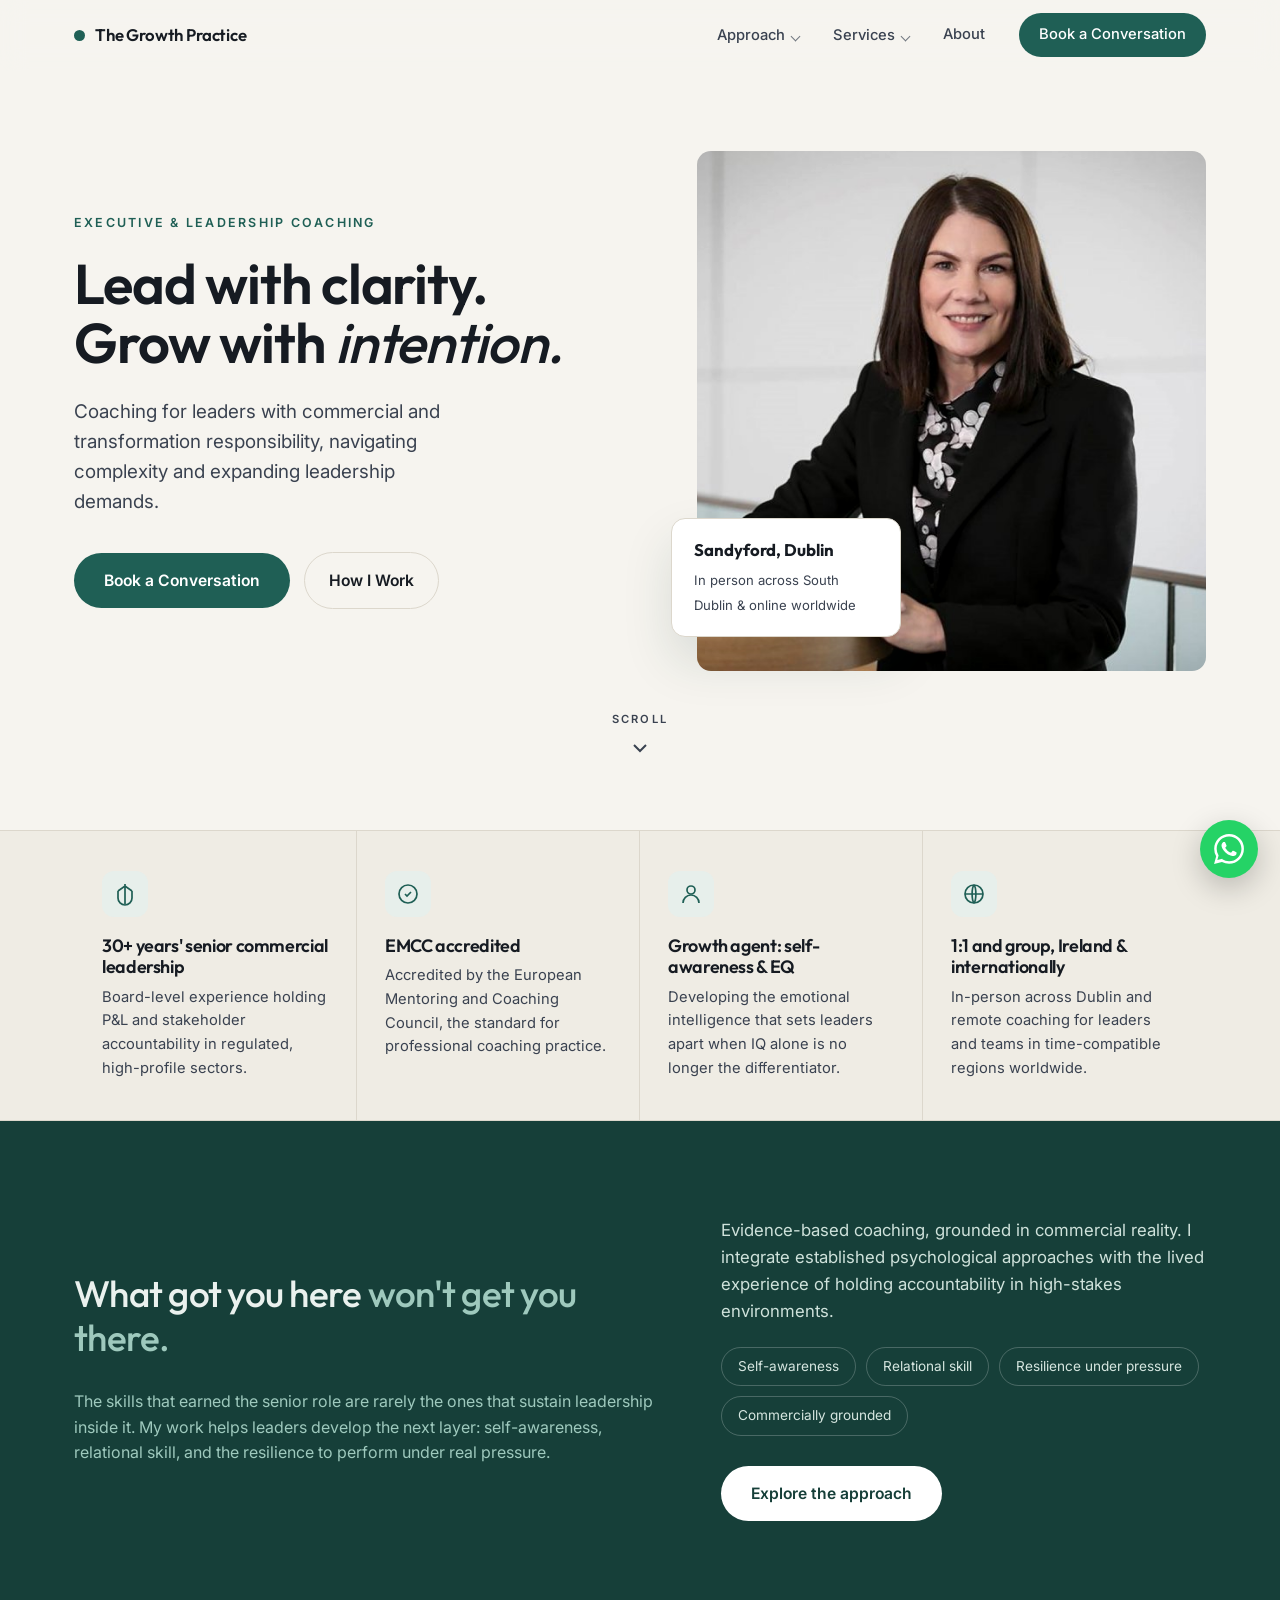
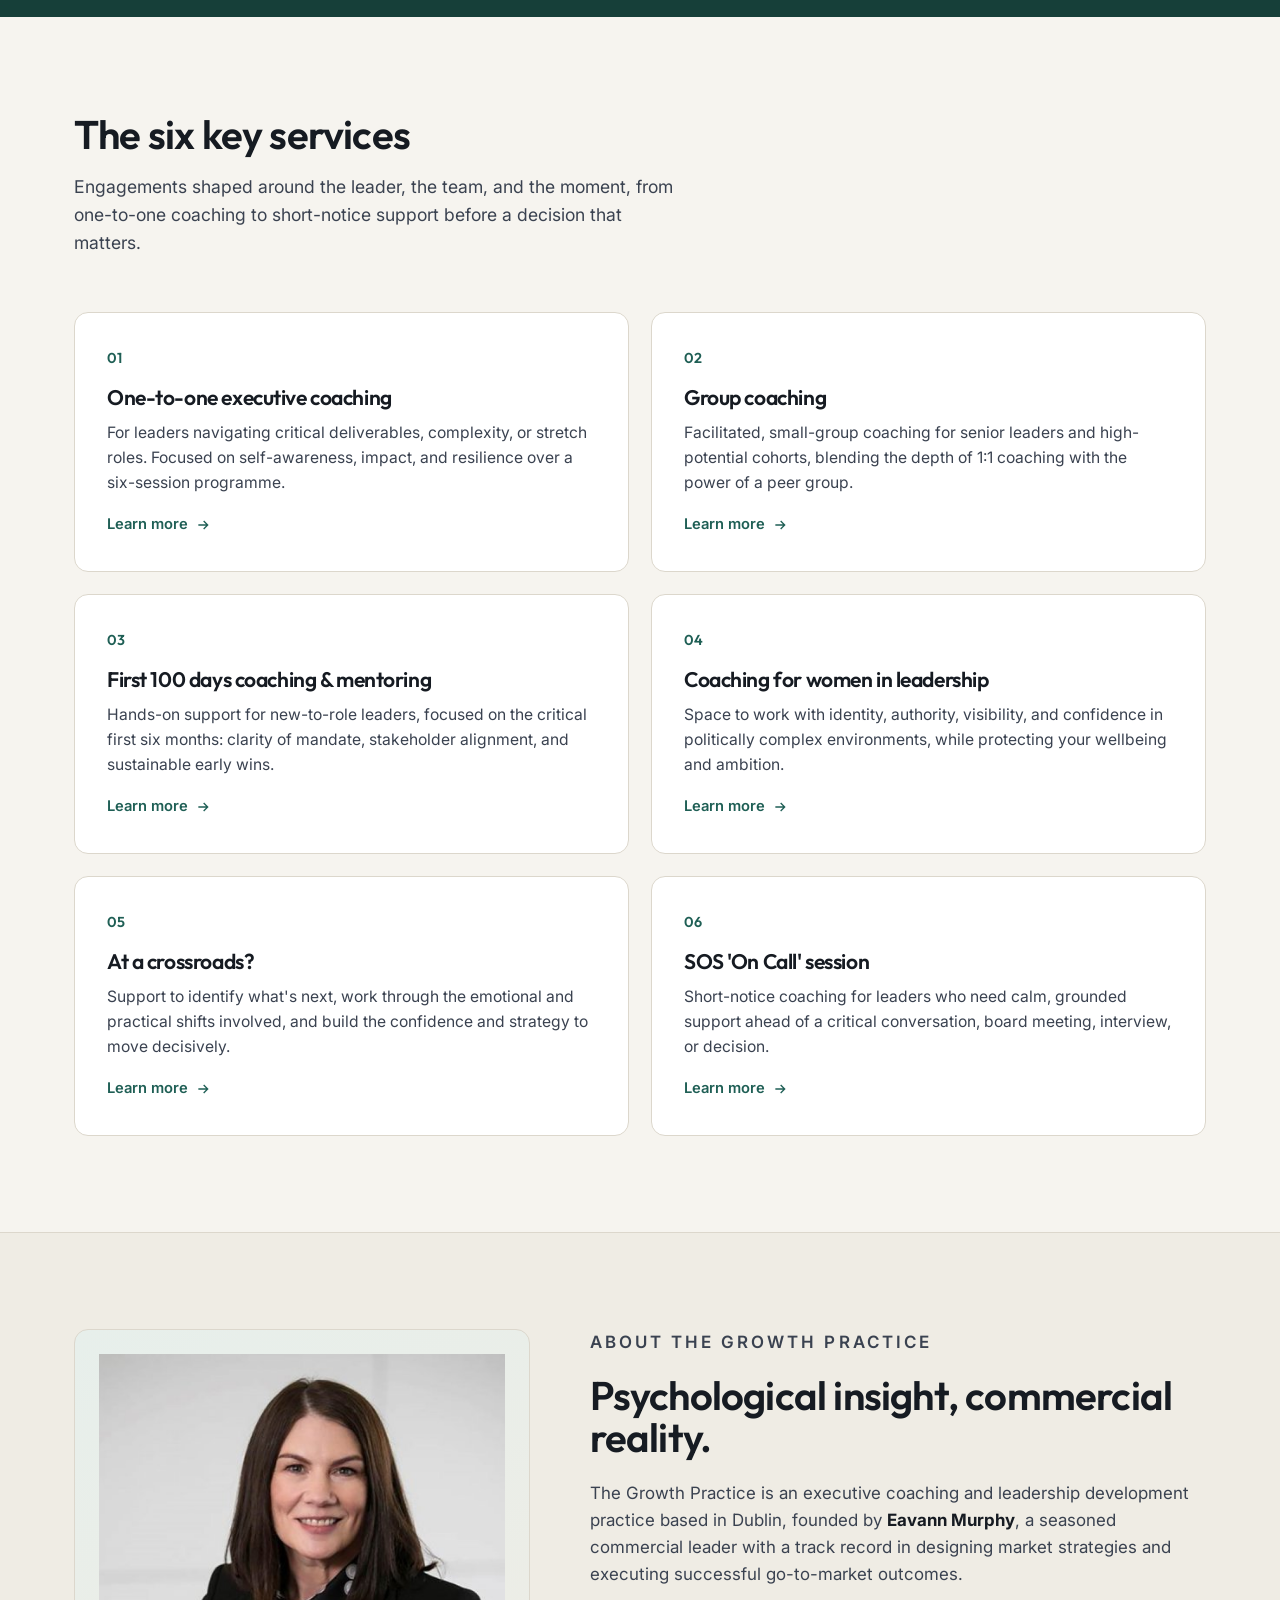
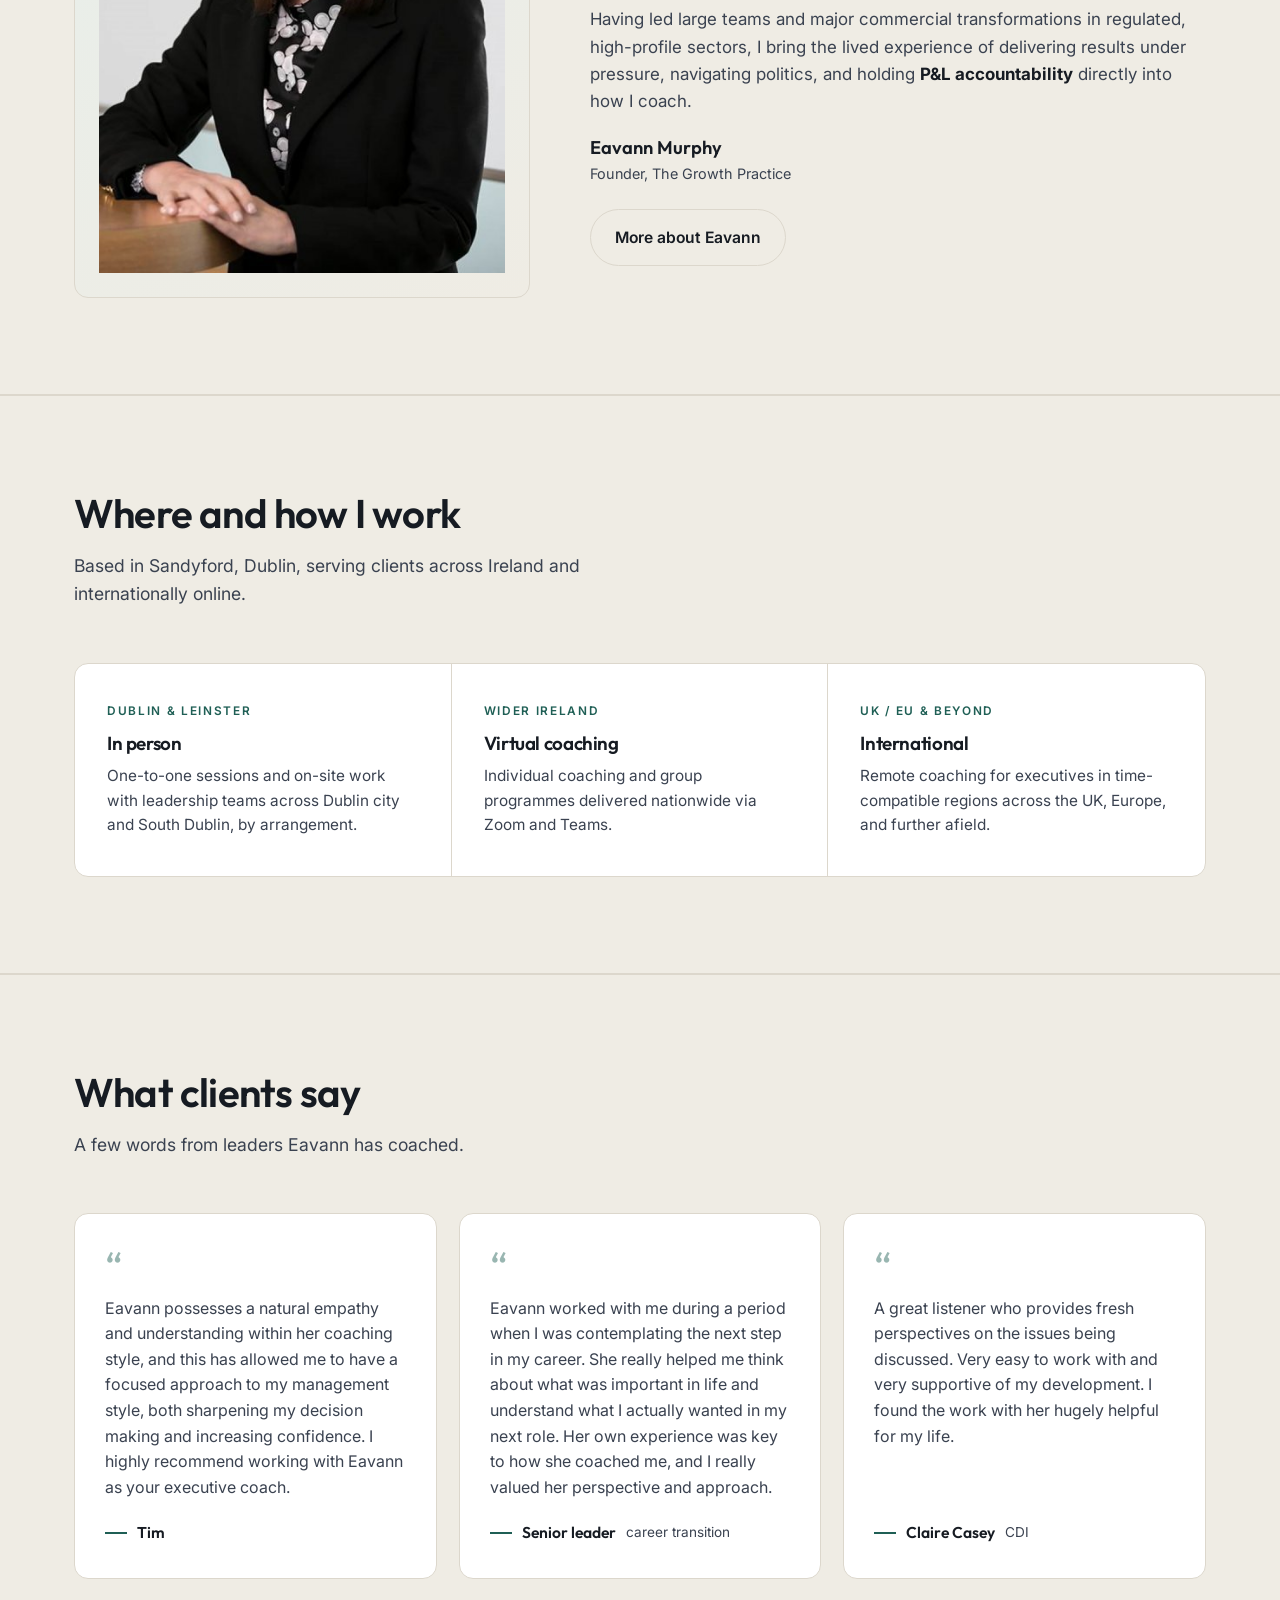
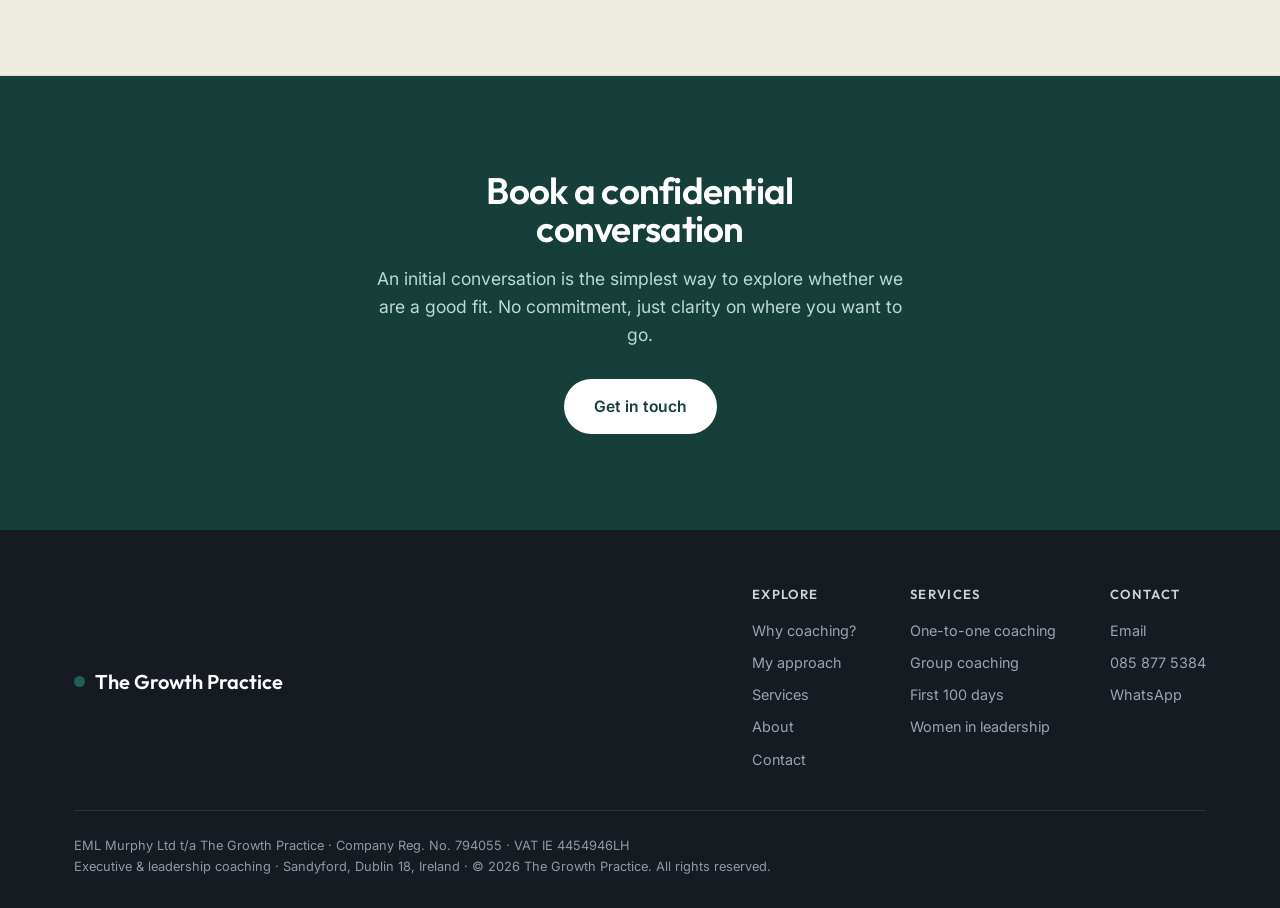
==== commit f43f3d13: "Accessibility: fix heading order and footer contrast" ====
--- a/index.html
+++ b/index.html
@@ -142,22 +142,22 @@
   <div class="wrap pillar-grid">
     <div class="pillar reveal">
       <div class="pic"><svg viewBox="0 0 24 24"><path d="M12 2v20M5 9l7-5 7 5"/><path d="M5 9v7a7 7 0 0 0 14 0V9"/></svg></div>
-      <h3>30+ years' senior commercial leadership</h3>
+      <h2>30+ years' senior commercial leadership</h2>
       <p>Board-level experience holding P&amp;L and stakeholder accountability in regulated, high-profile sectors.</p>
     </div>
     <div class="pillar reveal">
       <div class="pic"><svg viewBox="0 0 24 24"><path d="M9 12l2 2 4-4"/><circle cx="12" cy="12" r="9"/></svg></div>
-      <h3>EMCC accredited</h3>
+      <h2>EMCC accredited</h2>
       <p>Accredited by the European Mentoring and Coaching Council, the standard for professional coaching practice.</p>
     </div>
     <div class="pillar reveal">
       <div class="pic"><svg viewBox="0 0 24 24"><circle cx="12" cy="8" r="4"/><path d="M4 21a8 8 0 0 1 16 0"/></svg></div>
-      <h3>Growth agent: self-awareness &amp; EQ</h3>
+      <h2>Growth agent: self-awareness &amp; EQ</h2>
       <p>Developing the emotional intelligence that sets leaders apart when IQ alone is no longer the differentiator.</p>
     </div>
     <div class="pillar reveal">
       <div class="pic"><svg viewBox="0 0 24 24"><circle cx="12" cy="12" r="9"/><path d="M3 12h18M12 3c2.5 2.7 2.5 15.3 0 18M12 3c-2.5 2.7-2.5 15.3 0 18"/></svg></div>
-      <h3>1:1 and group, Ireland &amp; internationally</h3>
+      <h2>1:1 and group, Ireland &amp; internationally</h2>
       <p>In-person across Dublin and remote coaching for leaders and teams in time-compatible regions worldwide.</p>
     </div>
   </div>
@@ -256,17 +256,17 @@
     <div class="reach-grid">
       <div class="reach-cell reveal">
         <span class="tag">Dublin &amp; Leinster</span>
-        <h4>In person</h4>
+        <h3>In person</h3>
         <p>One-to-one sessions and on-site work with leadership teams across Dublin city and South Dublin, by arrangement.</p>
       </div>
       <div class="reach-cell reveal">
         <span class="tag">Wider Ireland</span>
-        <h4>Virtual coaching</h4>
+        <h3>Virtual coaching</h3>
         <p>Individual coaching and group programmes delivered nationwide via Zoom and Teams.</p>
       </div>
       <div class="reach-cell reveal">
         <span class="tag">UK / EU &amp; beyond</span>
-        <h4>International</h4>
+        <h3>International</h3>
         <p>Remote coaching for executives in time-compatible regions across the UK, Europe, and further afield.</p>
       </div>
     </div>
@@ -328,7 +328,7 @@
       <div class="foot-brand"><span class="dot"></span>The Growth Practice</div>
       <div class="foot-cols">
         <div class="foot-col">
-          <h5>Explore</h5>
+          <p class="foot-h">Explore</p>
           <a href="/why-coaching">Why coaching?</a>
           <a href="/my-approach">My approach</a>
           <a href="/services">Services</a>
@@ -336,14 +336,14 @@
           <a href="/contact">Contact</a>
         </div>
         <div class="foot-col">
-          <h5>Services</h5>
+          <p class="foot-h">Services</p>
           <a href="/services/one-to-one-executive-coaching">One-to-one coaching</a>
           <a href="/services/group-coaching">Group coaching</a>
           <a href="/services/first-100-days-coaching">First 100 days</a>
           <a href="/services/coaching-for-women-in-leadership">Women in leadership</a>
         </div>
         <div class="foot-col">
-          <h5>Contact</h5>
+          <p class="foot-h">Contact</p>
           <a href="mailto:eavann@thegrowthpractice.ie">Email</a>
           <a href="tel:+353858775384">085 877 5384</a>
           <a href="https://wa.me/353858775384">WhatsApp</a>
--- a/styles.css
+++ b/styles.css
@@ -51,7 +51,9 @@
 /* dropdown */
 .has-drop{position:relative}
 .has-drop>a::after{content:"";display:inline-block;width:6px;height:6px;border-right:1.5px solid currentColor;border-bottom:1.5px solid currentColor;transform:rotate(45deg);margin-left:7px;vertical-align:middle;opacity:.7}
-.drop{position:absolute;top:calc(100% + 14px);left:50%;transform:translateX(-50%) translateY(8px);background:var(--white);border:1px solid var(--line);border-radius:var(--r);box-shadow:0 24px 50px rgba(22,63,57,.13);padding:10px;min-width:300px;opacity:0;visibility:hidden;transition:opacity .2s,transform .2s}
+/* invisible hover bridge across the gap so the menu doesn't close mid-move */
+.has-drop::after{content:"";position:absolute;top:100%;left:50%;transform:translateX(-50%);width:240px;max-width:90vw;height:18px}
+.drop{position:absolute;top:calc(100% + 10px);left:50%;transform:translateX(-50%) translateY(8px);background:var(--white);border:1px solid var(--line);border-radius:var(--r);box-shadow:0 24px 50px rgba(22,63,57,.13);padding:10px;min-width:300px;opacity:0;visibility:hidden;transition:opacity .2s,transform .2s;z-index:60}
 .has-drop:hover .drop,.has-drop:focus-within .drop{opacity:1;visibility:visible;transform:translateX(-50%) translateY(0)}
 .drop a{display:block;padding:11px 14px;border-radius:10px;font-size:.9rem;color:var(--ink);font-weight:500;transition:background .15s,color .15s}
 .drop a span{display:block;font-size:.78rem;color:var(--ink-soft);font-weight:400;margin-top:2px}
@@ -99,7 +101,7 @@
 .pillar:last-child{border-right:none}
 .pillar .pic{width:46px;height:46px;border-radius:12px;background:var(--accent-soft);display:flex;align-items:center;justify-content:center;margin-bottom:18px}
 .pillar .pic svg{width:24px;height:24px;stroke:var(--accent);fill:none;stroke-width:1.7}
-.pillar h3{font-size:1.12rem;margin-bottom:8px;line-height:1.2}
+.pillar h2{font-size:1.12rem;margin-bottom:8px;line-height:1.2}
 .pillar p{font-size:.92rem;color:var(--ink-soft)}
 
 /* CREDIBILITY STRIP */
@@ -187,7 +189,7 @@
 .qual:nth-child(2n){border-right:none}
 .qual .ic{width:38px;height:38px;border-radius:10px;background:var(--accent-soft);display:flex;align-items:center;justify-content:center;flex:none}
 .qual .ic svg{width:19px;height:19px;stroke:var(--accent);fill:none;stroke-width:1.7}
-.qual h4{font-size:1.02rem;margin-bottom:3px;line-height:1.25}
+.qual h3{font-size:1.02rem;margin-bottom:3px;line-height:1.25}
 .qual p{font-size:.88rem;color:var(--ink-soft)}
 
 /* WHO / AUDIENCE */
@@ -195,7 +197,7 @@
 .reach-grid{display:grid;grid-template-columns:repeat(3,1fr);gap:0;border:1px solid var(--line);border-radius:var(--r);overflow:hidden;background:var(--white)}
 .reach-cell{padding:38px 32px;border-right:1px solid var(--line)}
 .reach-cell:last-child{border-right:none}
-.reach-cell h4{font-size:1.18rem;margin-bottom:10px}
+.reach-cell h3{font-size:1.18rem;margin-bottom:10px}
 .reach-cell p{font-size:.96rem;color:var(--ink-soft)}
 .reach-cell .tag{font-size:.74rem;text-transform:uppercase;letter-spacing:.14em;color:var(--accent);font-weight:600;margin-bottom:14px;display:block}
 
@@ -203,7 +205,7 @@
 .book-grid{display:grid;grid-template-columns:repeat(2,1fr);gap:22px}
 .book-card{background:var(--white);border:1px solid var(--line);border-radius:var(--r);padding:36px 32px;display:flex;flex-direction:column}
 .book-card .tag{font-size:.74rem;text-transform:uppercase;letter-spacing:.14em;color:var(--accent);font-weight:600;margin-bottom:14px;display:block}
-.book-card h3{font-size:1.45rem;margin-bottom:10px}
+.book-card h2{font-size:1.45rem;margin-bottom:10px}
 .book-card .dur{font-family:'Outfit';color:var(--accent);font-weight:600;margin-bottom:14px}
 .book-card p{color:var(--ink-soft);font-size:1rem;margin-bottom:24px}
 .book-card .btn-primary{margin-top:auto;text-align:center}
@@ -242,13 +244,14 @@
 .foot-brand{font-family:'Outfit';font-weight:600;font-size:1.25rem;color:#fff;display:flex;align-items:center;gap:10px}
 .foot-brand .dot{width:11px;height:11px;border-radius:50%;background:var(--accent)}
 .foot-cols{display:flex;gap:54px;flex-wrap:wrap}
-.foot-col h5{font-family:'Outfit';font-size:.82rem;text-transform:uppercase;letter-spacing:.1em;color:#cbd2da;margin-bottom:14px;font-weight:600}
+.foot-col .foot-h{font-family:'Outfit';font-size:.82rem;text-transform:uppercase;letter-spacing:.1em;color:#cbd2da;margin-bottom:14px;font-weight:600}
+.sr-only{position:absolute;width:1px;height:1px;padding:0;margin:-1px;overflow:hidden;clip:rect(0,0,0,0);white-space:nowrap;border:0}
 .foot-col a{display:block;font-size:.9rem;margin-bottom:9px;transition:color .2s}
 .foot-col a:hover{color:#fff}
 .foot-links{display:flex;gap:28px;flex-wrap:wrap}
 .foot-links a{font-size:.92rem;transition:color .2s}
 .foot-links a:hover{color:#fff}
-.foot-legal{margin-top:24px;font-size:.8rem;line-height:1.7;color:#6b7280}
+.foot-legal{margin-top:24px;font-size:.8rem;line-height:1.7;color:#9098a6}
 
 /* WHATSAPP FLOAT */
 .wa-float{position:fixed;right:22px;bottom:22px;width:58px;height:58px;border-radius:50%;background:#25d366;display:flex;align-items:center;justify-content:center;box-shadow:0 10px 30px rgba(0,0,0,.22);z-index:60;transition:transform .2s}
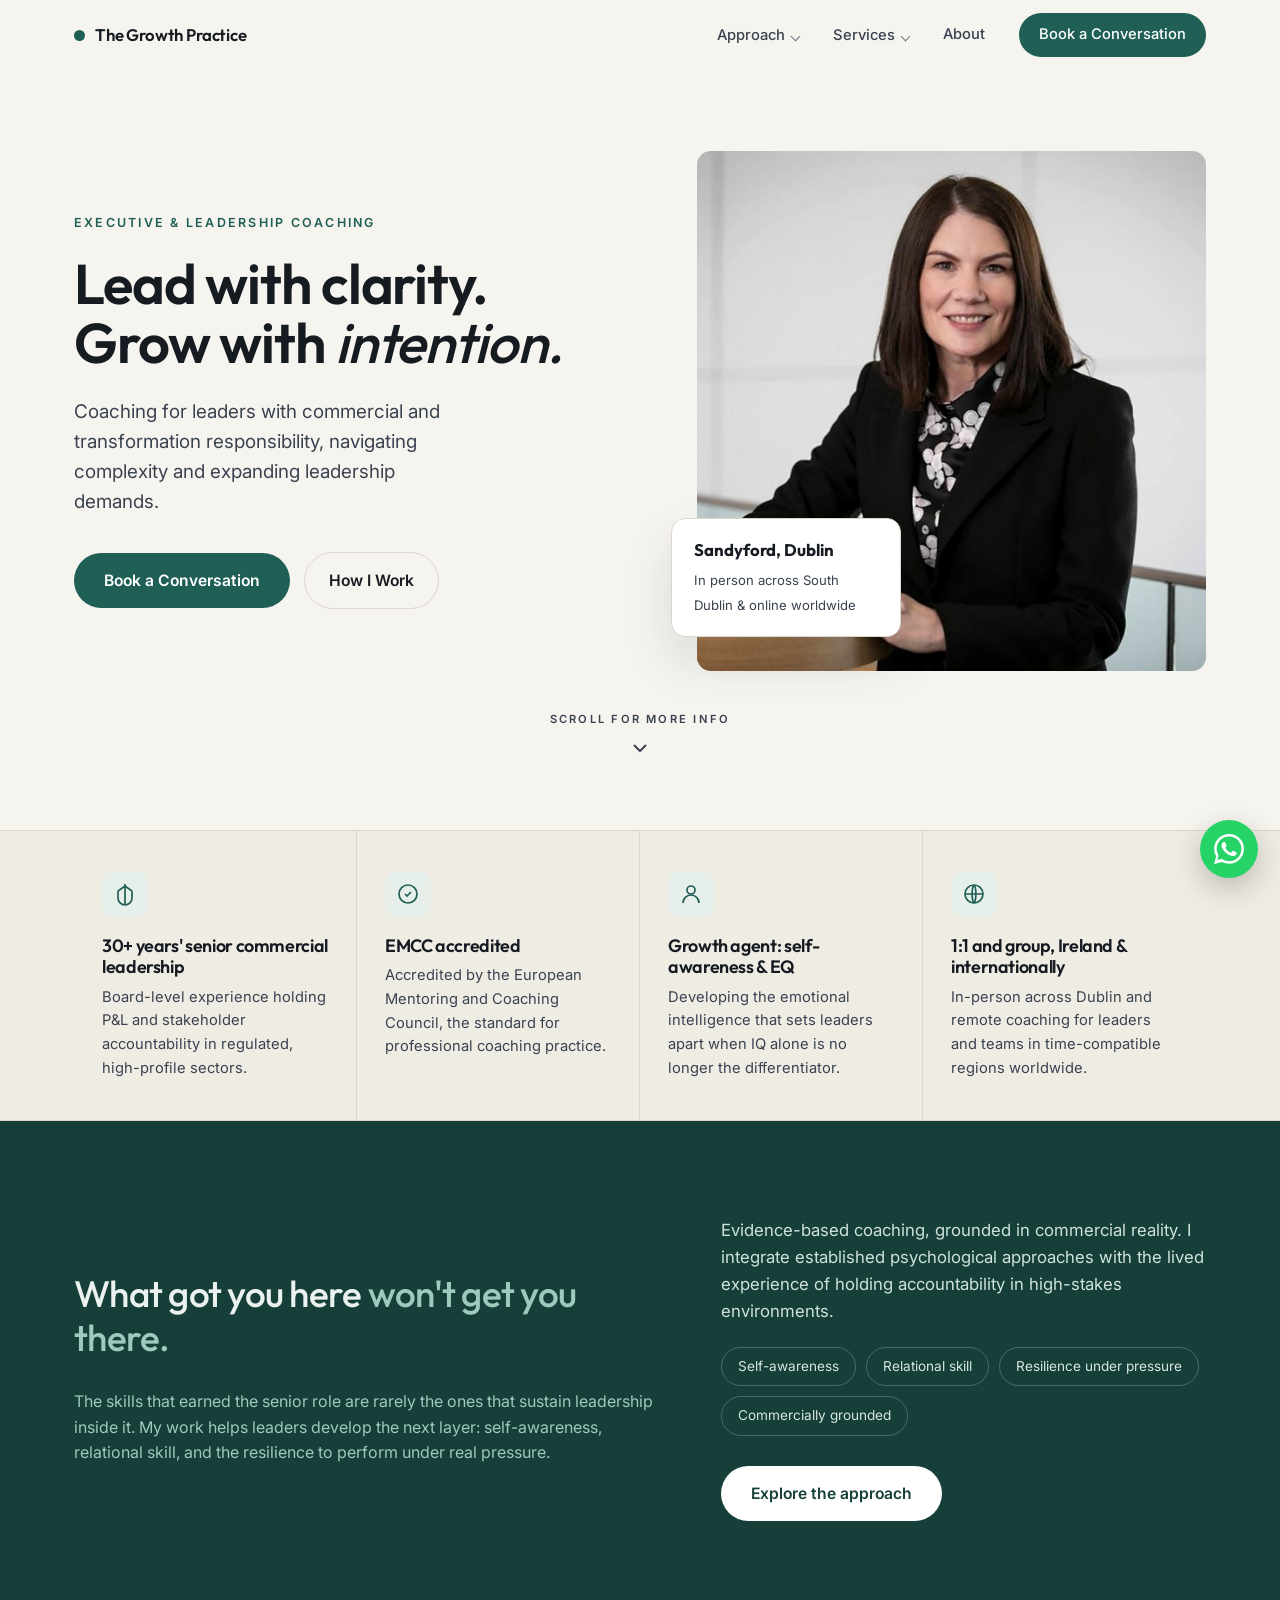
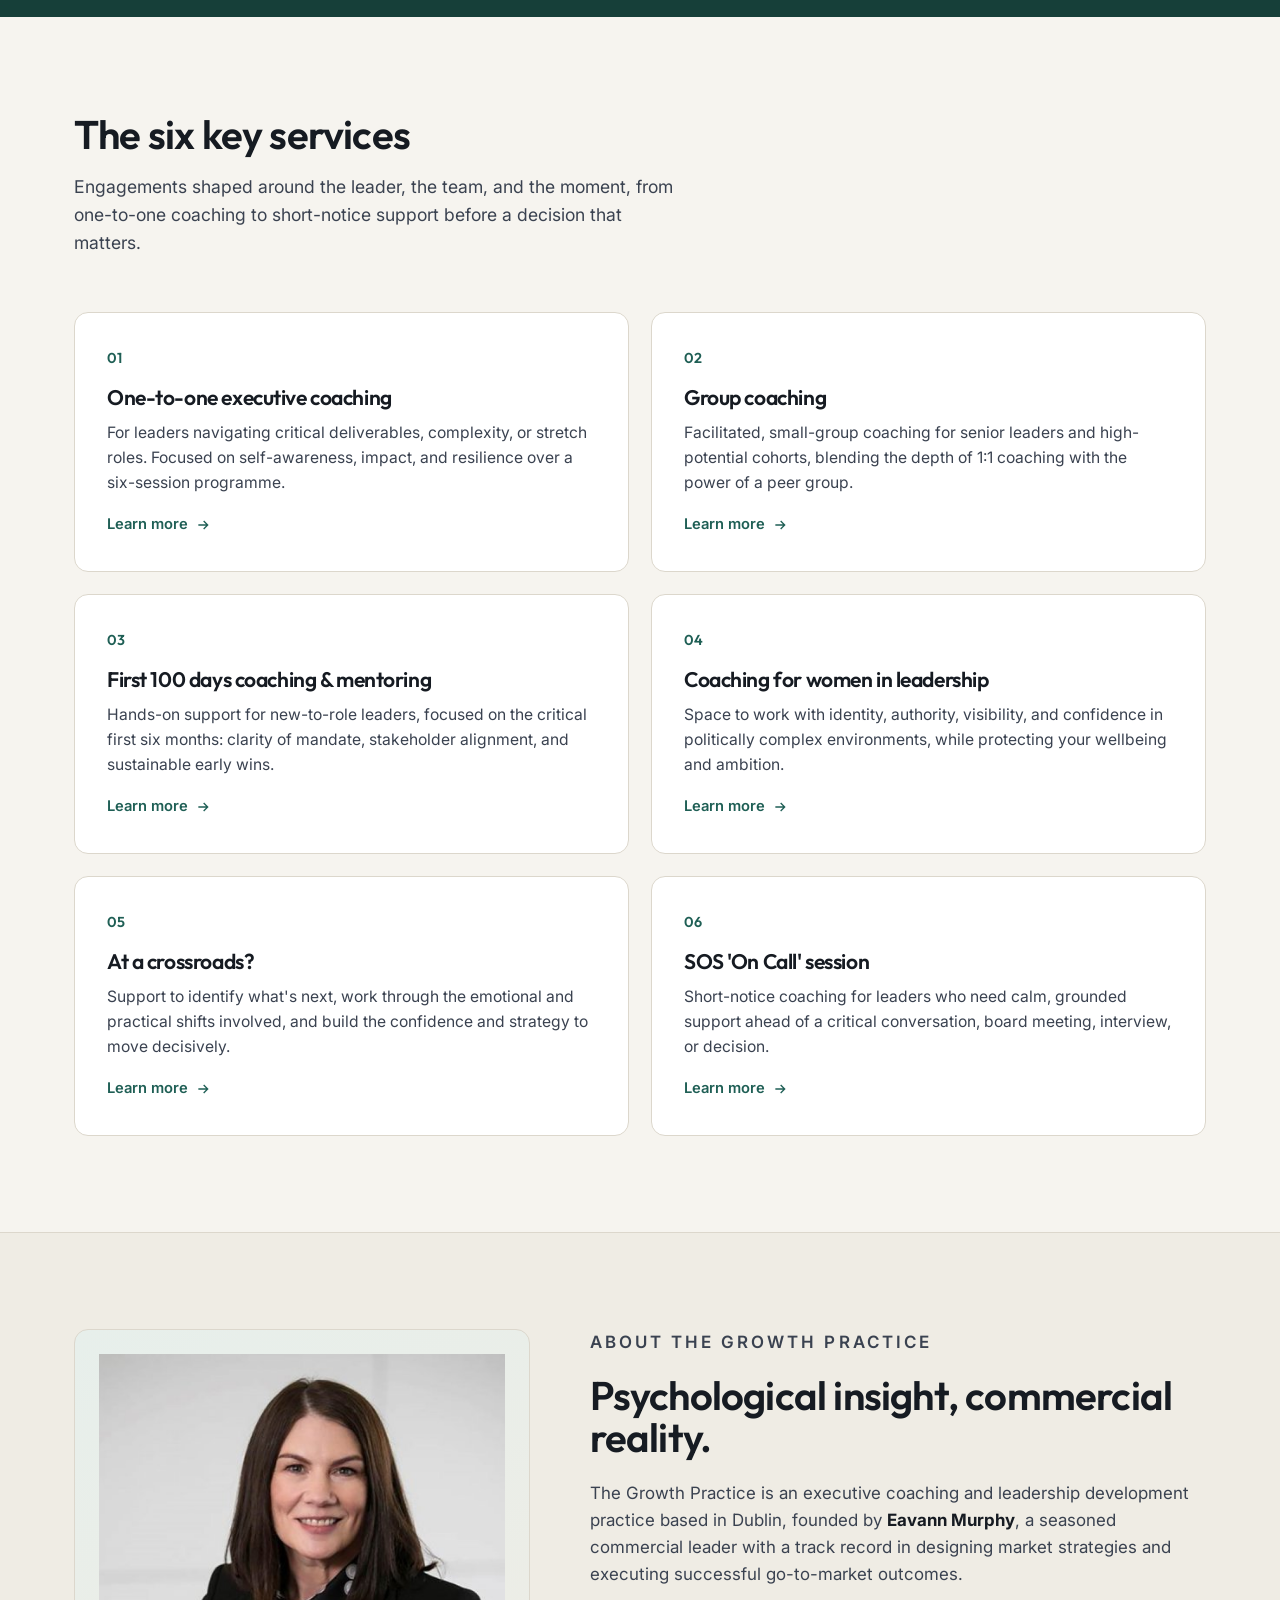
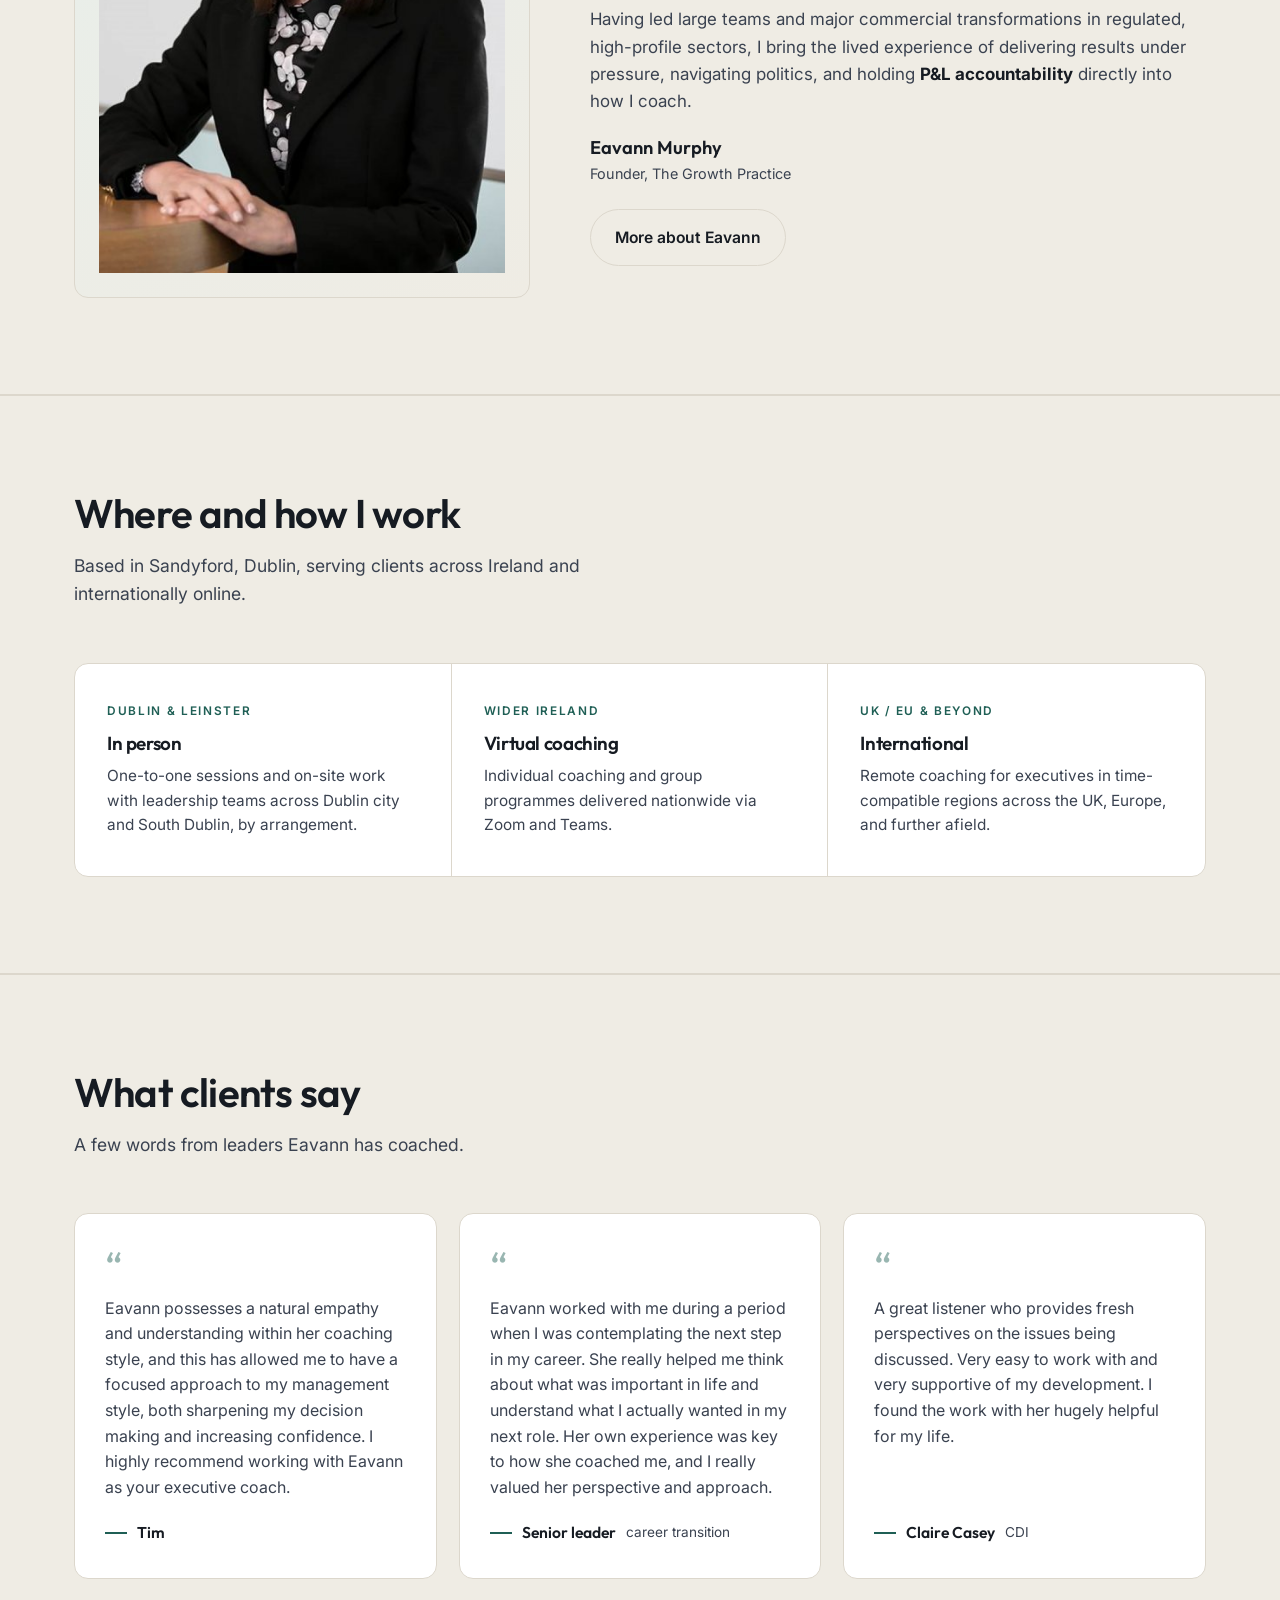
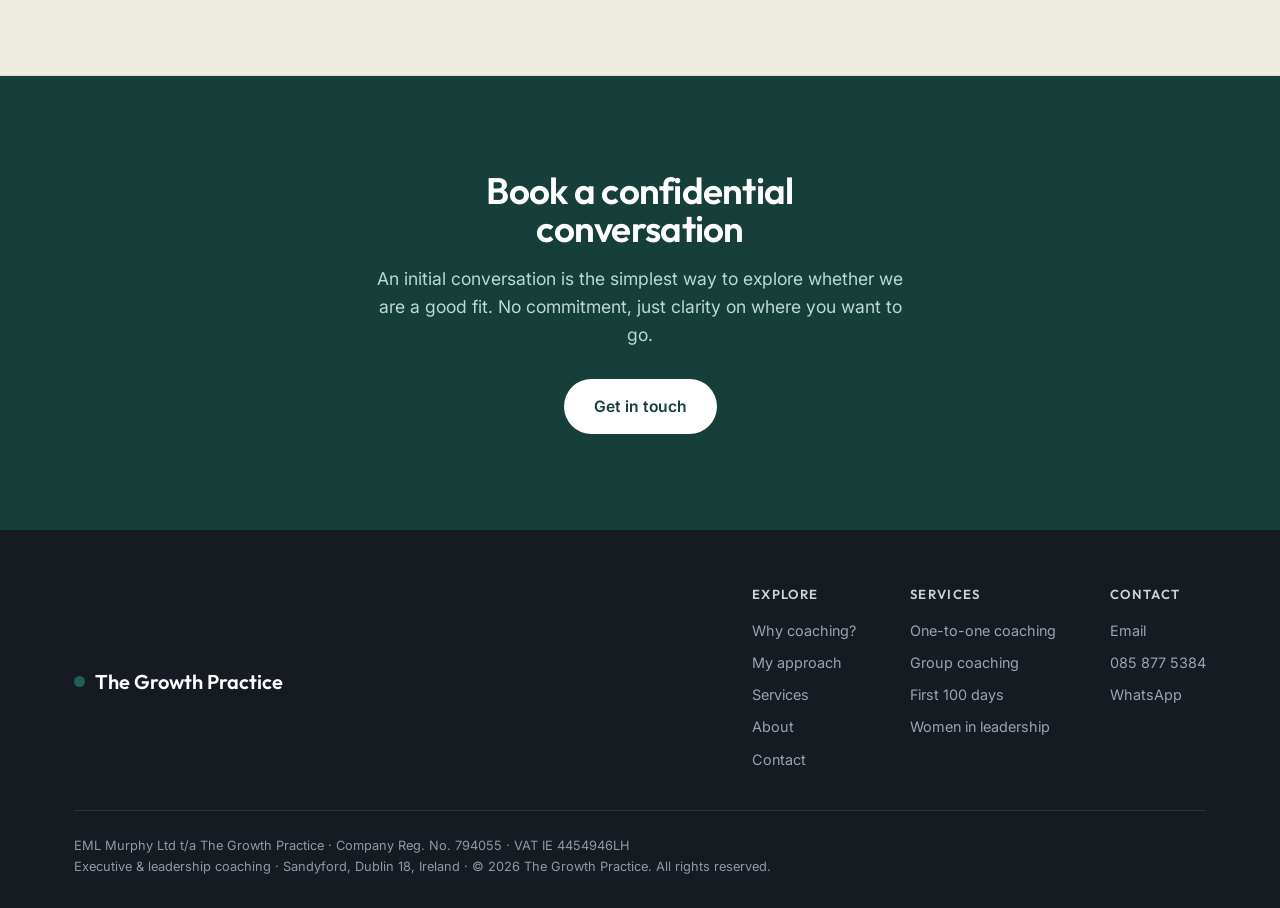
==== commit 9acc5a32: "Hero scroll cue: Scroll for more info" ====
--- a/index.html
+++ b/index.html
@@ -134,7 +134,7 @@
       </div>
     </div>
   </div>
-  <div class="wrap"><a href="#more" class="scroll-cue reveal" aria-label="Scroll down for more"><span>Scroll</span><svg class="chev" viewBox="0 0 24 24"><path d="M6 9l6 6 6-6"/></svg></a></div>
+  <div class="wrap"><a href="#more" class="scroll-cue reveal" aria-label="Scroll down for more"><span>Scroll for more info</span><svg class="chev" viewBox="0 0 24 24"><path d="M6 9l6 6 6-6"/></svg></a></div>
 </section>
 
 <!-- FOUR PILLARS -->
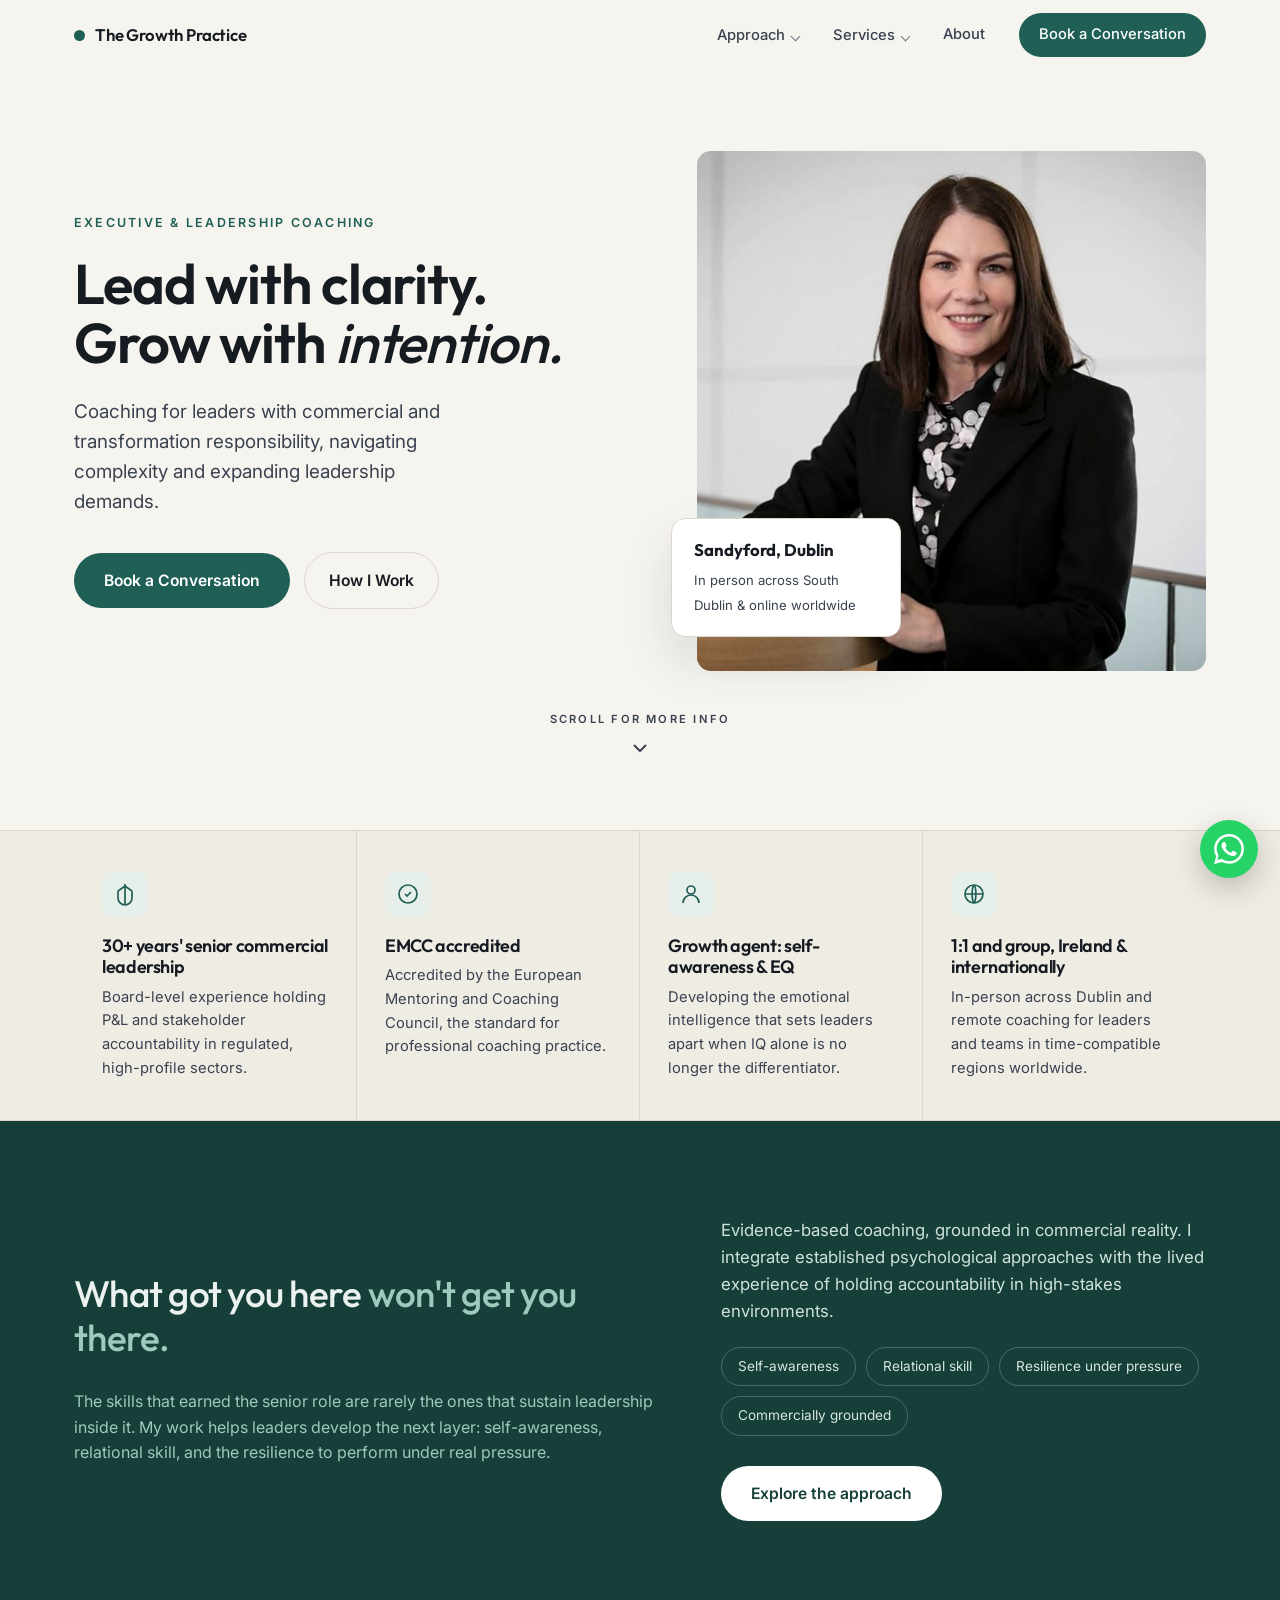
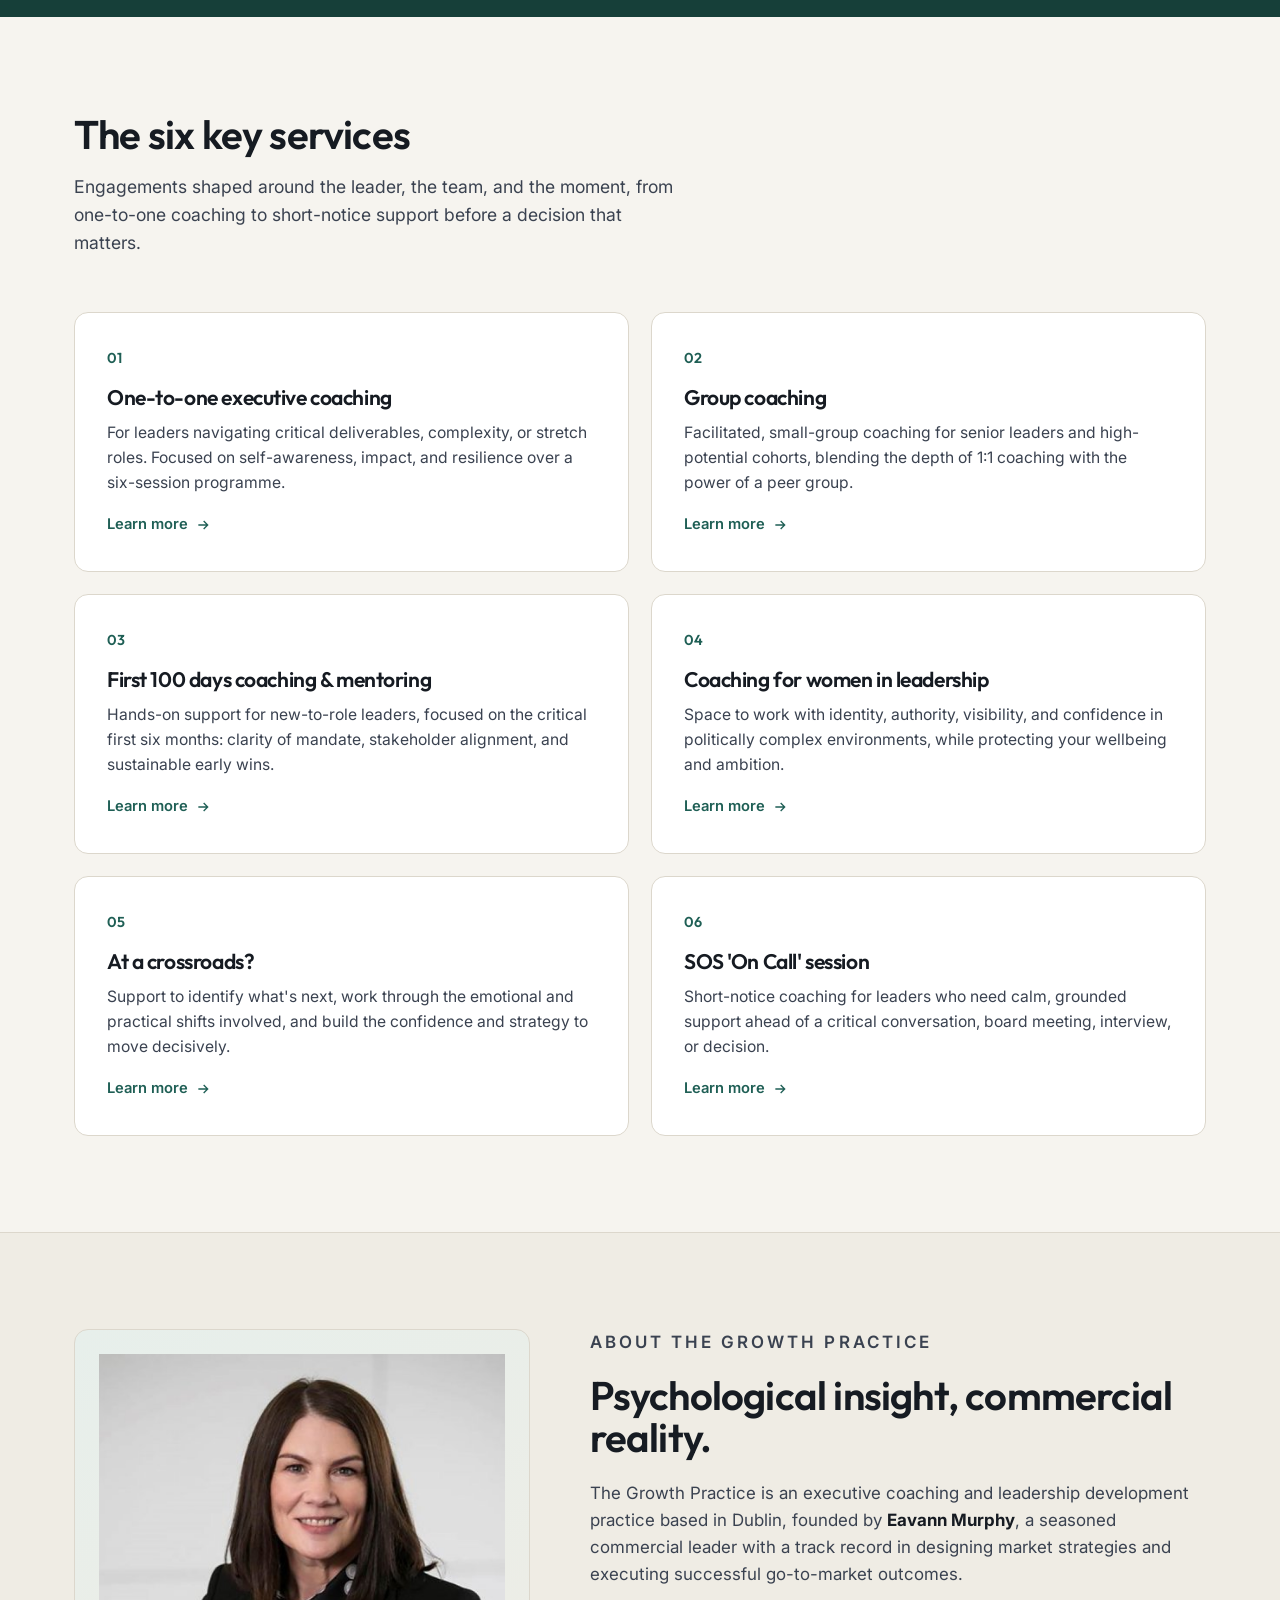
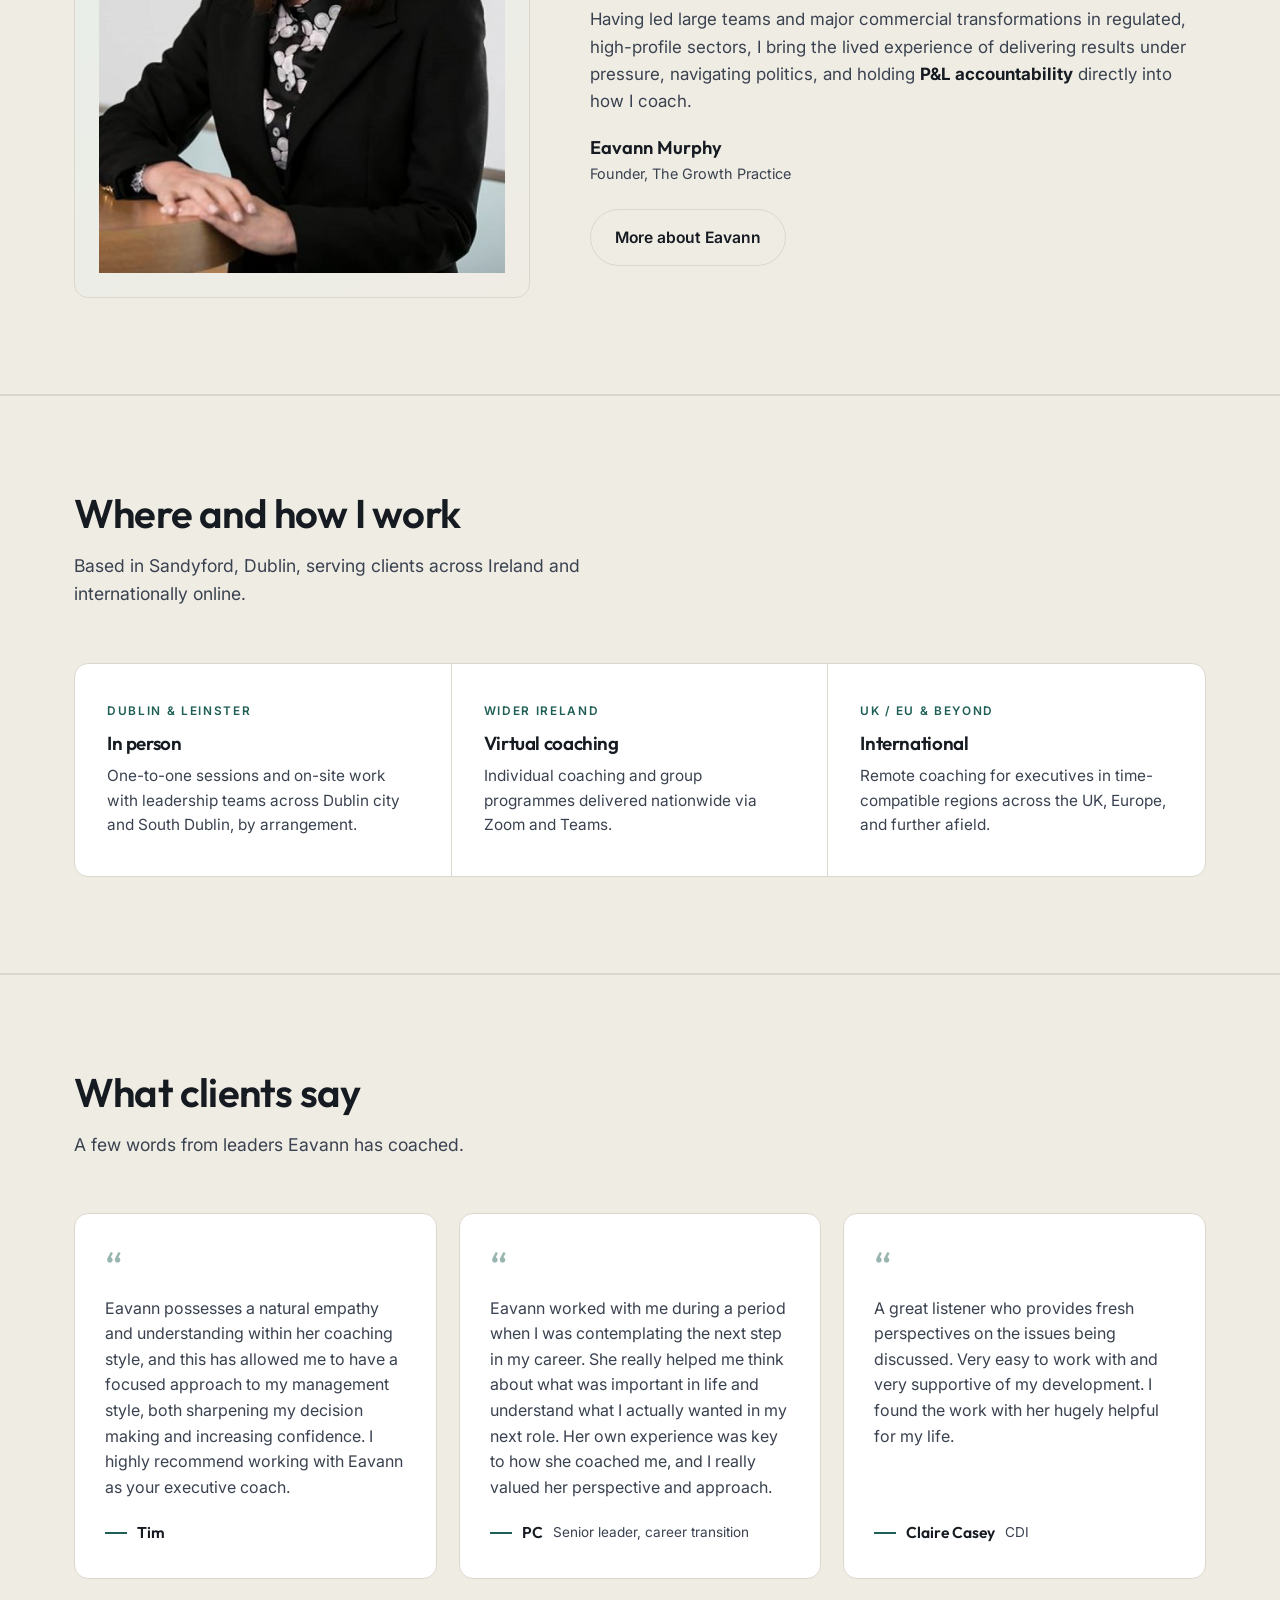
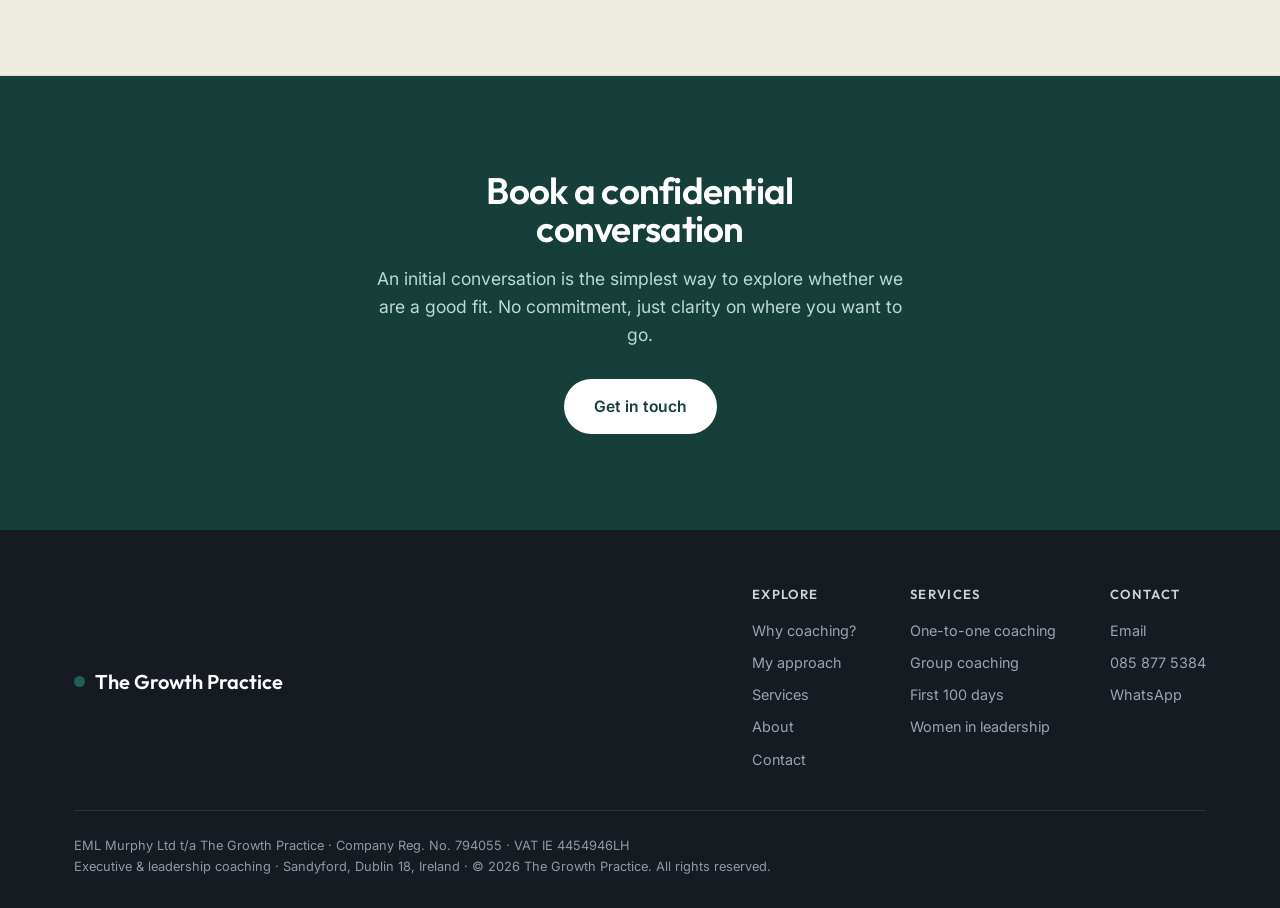
==== commit 1e6b3628: "Add PC initials to middle testimonial; wire Calendly booking buttons" ====
--- a/index.html
+++ b/index.html
@@ -9,6 +9,9 @@
 <meta name="robots" content="index,follow" />
 <meta name="author" content="Eavann Murphy" />
 <meta name="theme-color" content="#1f5f55" />
+<link rel="icon" href="/favicon.svg" type="image/svg+xml" />
+<link rel="icon" href="/favicon-32.png" sizes="32x32" type="image/png" />
+<link rel="apple-touch-icon" href="/apple-touch-icon.png" />
 <meta name="geo.region" content="IE-D" />
 <meta name="geo.placename" content="Sandyford, Dublin" />
 
@@ -26,8 +29,11 @@
 
 <link rel="preconnect" href="https://fonts.googleapis.com" />
 <link rel="preconnect" href="https://fonts.gstatic.com" crossorigin />
-<link href="https://fonts.googleapis.com/css2?family=Outfit:wght@300;400;500;600;700&family=Inter:wght@400;500&display=swap" rel="stylesheet" />
+<link rel="preload" as="style" href="https://fonts.googleapis.com/css2?family=Outfit:wght@400;500;600;700&family=Inter:wght@400;500&display=swap" />
+<link rel="stylesheet" href="https://fonts.googleapis.com/css2?family=Outfit:wght@400;500;600;700&family=Inter:wght@400;500&display=swap" media="print" onload="this.media='all'" />
+<noscript><link rel="stylesheet" href="https://fonts.googleapis.com/css2?family=Outfit:wght@400;500;600;700&family=Inter:wght@400;500&display=swap" /></noscript>
 <link rel="stylesheet" href="/styles.css" />
+<link rel="preload" as="image" href="/images/hero-eavann-murphy.jpg" fetchpriority="high" />
 
 <script type="application/ld+json">
 {
@@ -127,7 +133,7 @@
       </div>
     </div>
     <div class="hero-visual reveal">
-      <img src="/images/hero-eavann-murphy.jpg" alt="Eavann Murphy, executive and leadership coach at The Growth Practice, Dublin" width="560" height="520" />
+      <img src="/images/hero-eavann-murphy.jpg" alt="Eavann Murphy, executive and leadership coach at The Growth Practice, Dublin" width="560" height="520" fetchpriority="high" decoding="async" />
       <div class="hero-tag">
         <strong>Sandyford, Dublin</strong>
         <span>In person across South Dublin &amp; online worldwide</span>
@@ -289,7 +295,7 @@
       <figure class="tcard reveal">
         <div class="quotemark" aria-hidden="true">&ldquo;</div>
         <p>Eavann worked with me during a period when I was contemplating the next step in my career. She really helped me think about what was important in life and understand what I actually wanted in my next role. Her own experience was key to how she coached me, and I really valued her perspective and approach.</p>
-        <figcaption class="who">Senior leader <span>career transition</span></figcaption>
+        <figcaption class="who">PC <span>Senior leader, career transition</span></figcaption>
       </figure>
       <figure class="tcard reveal">
         <div class="quotemark" aria-hidden="true">&ldquo;</div>
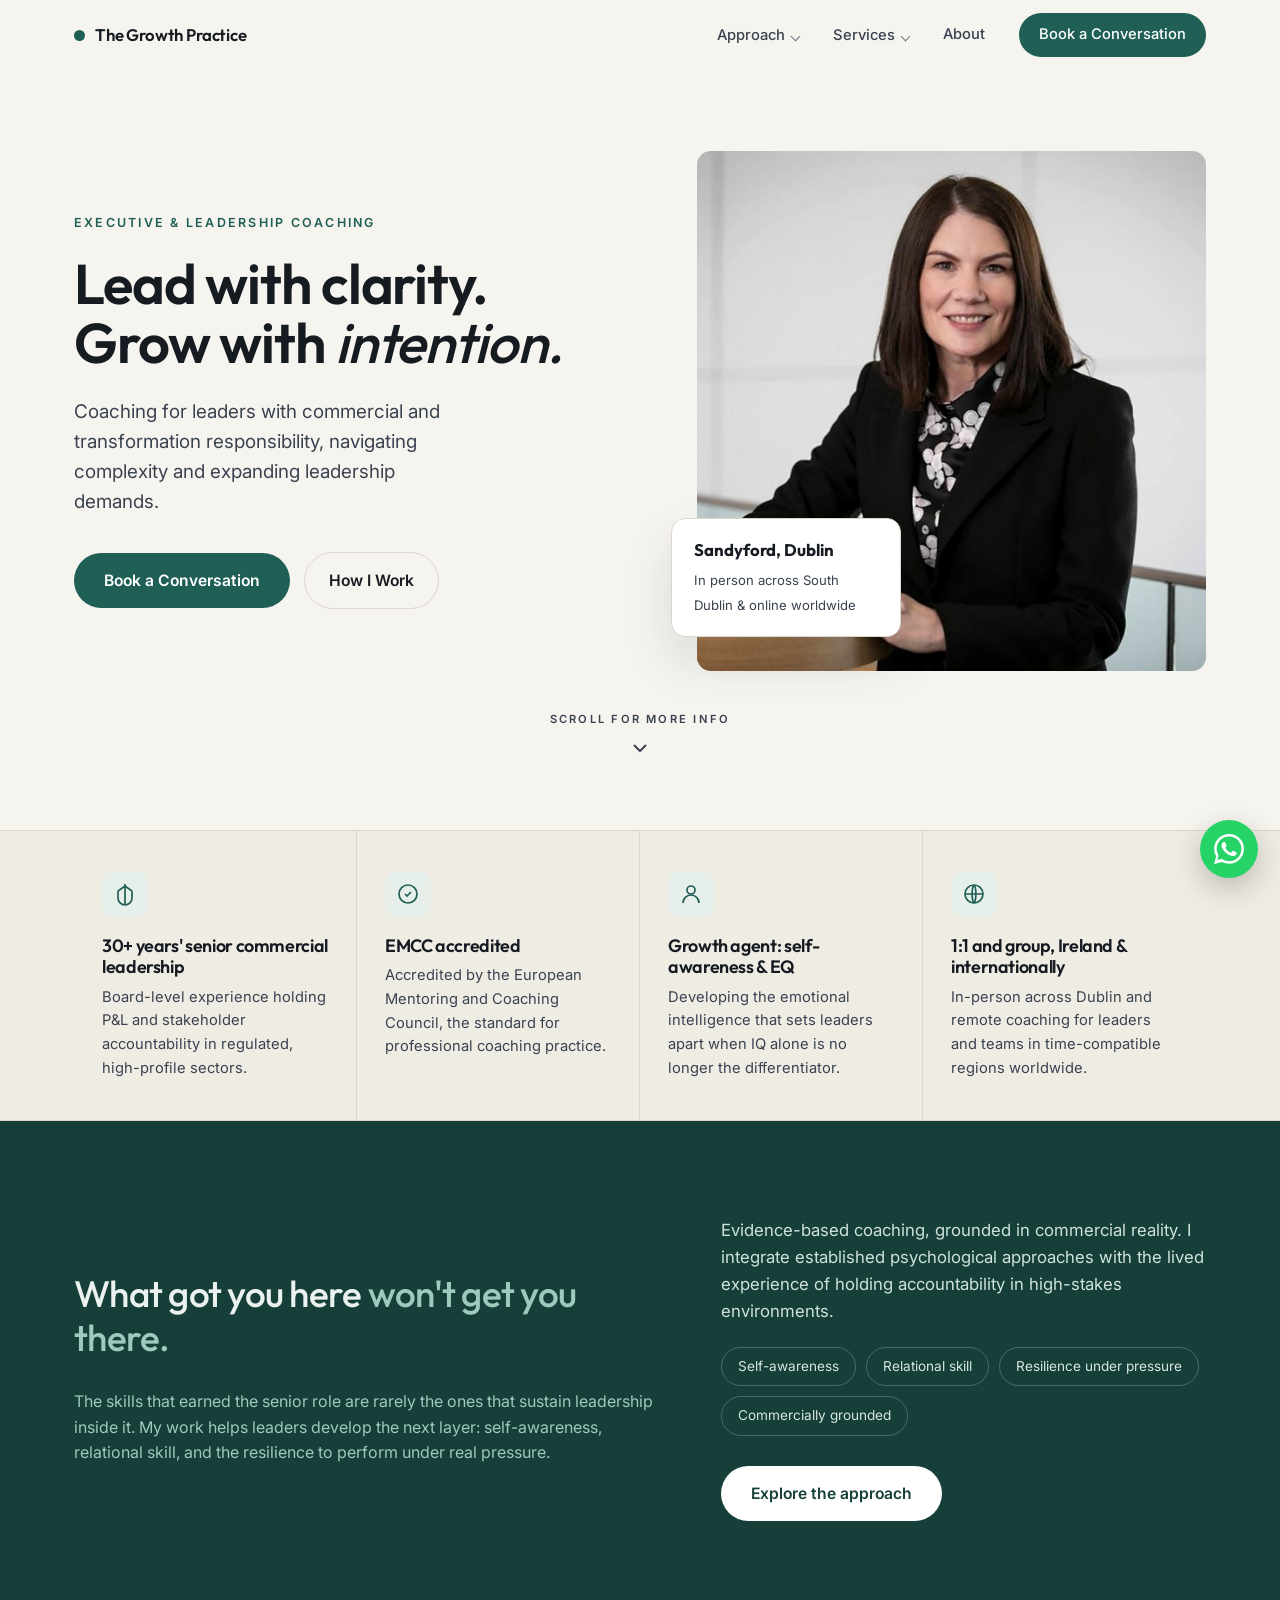
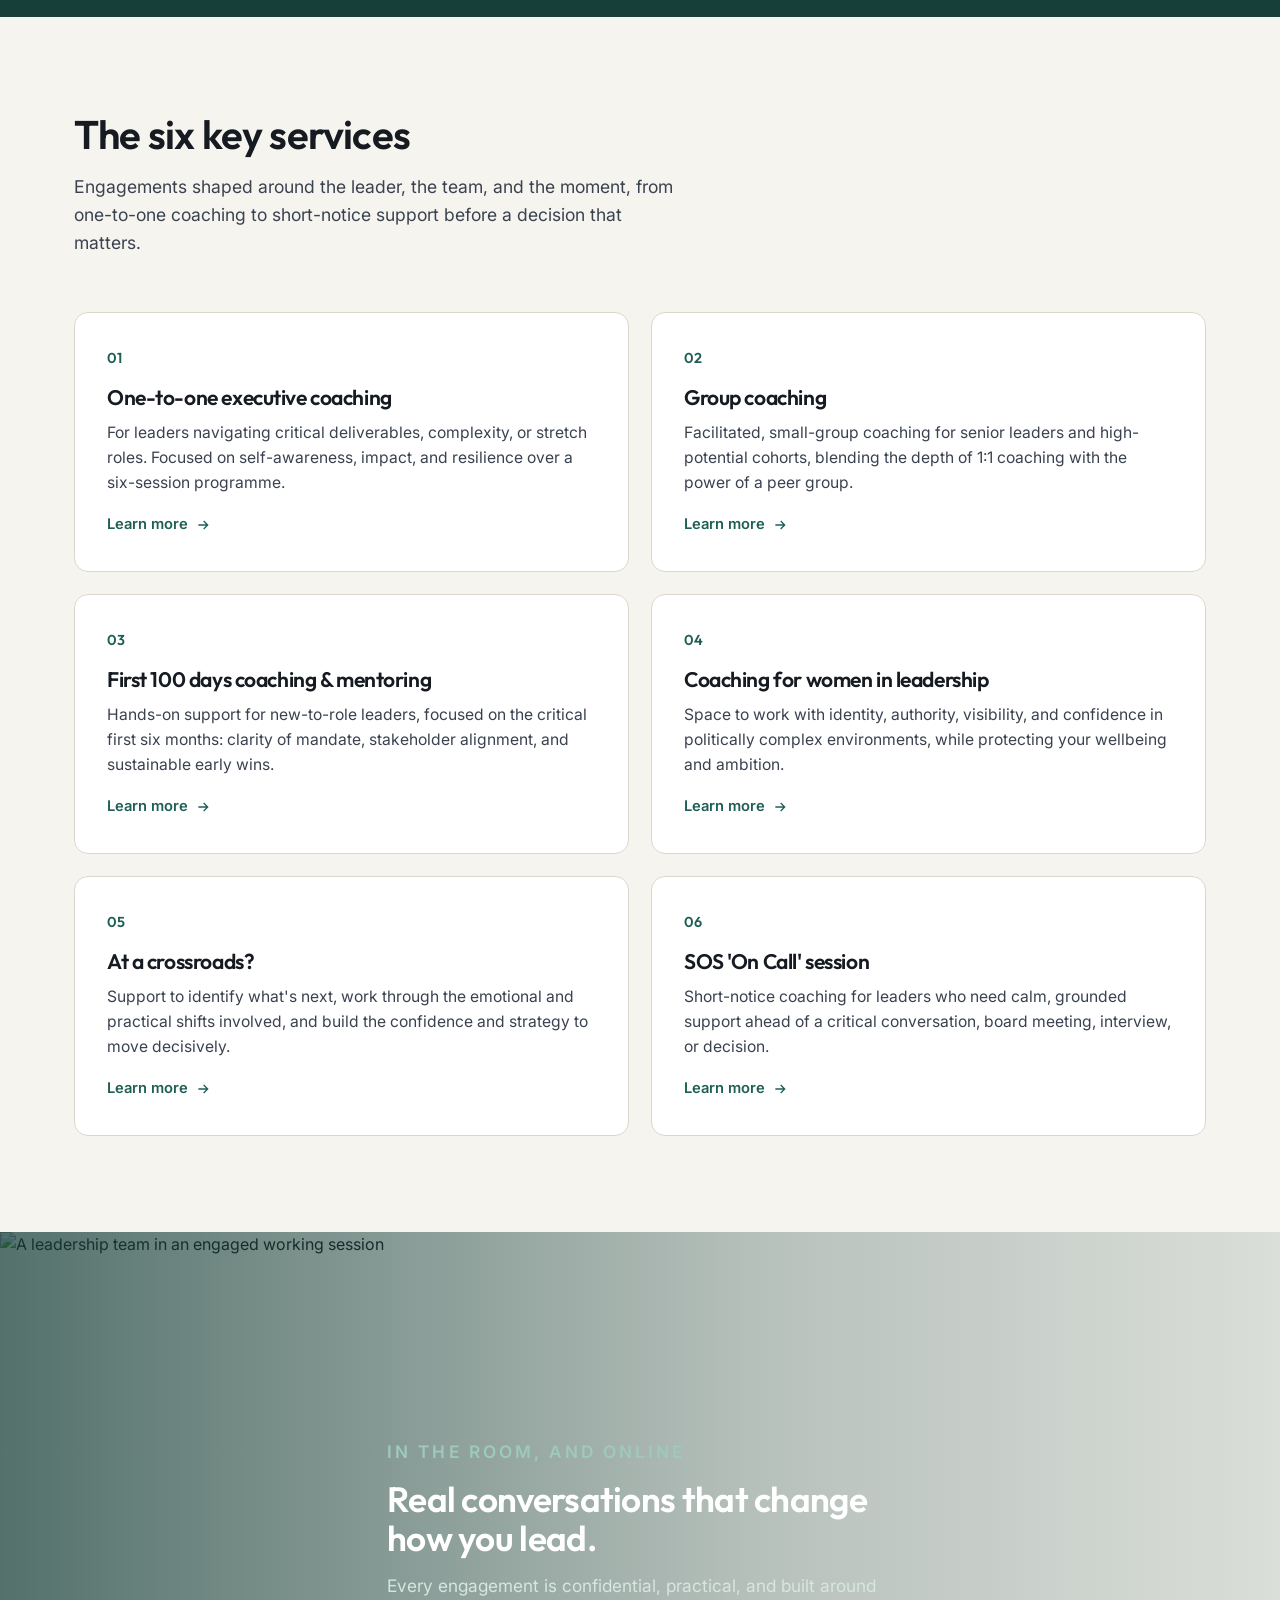
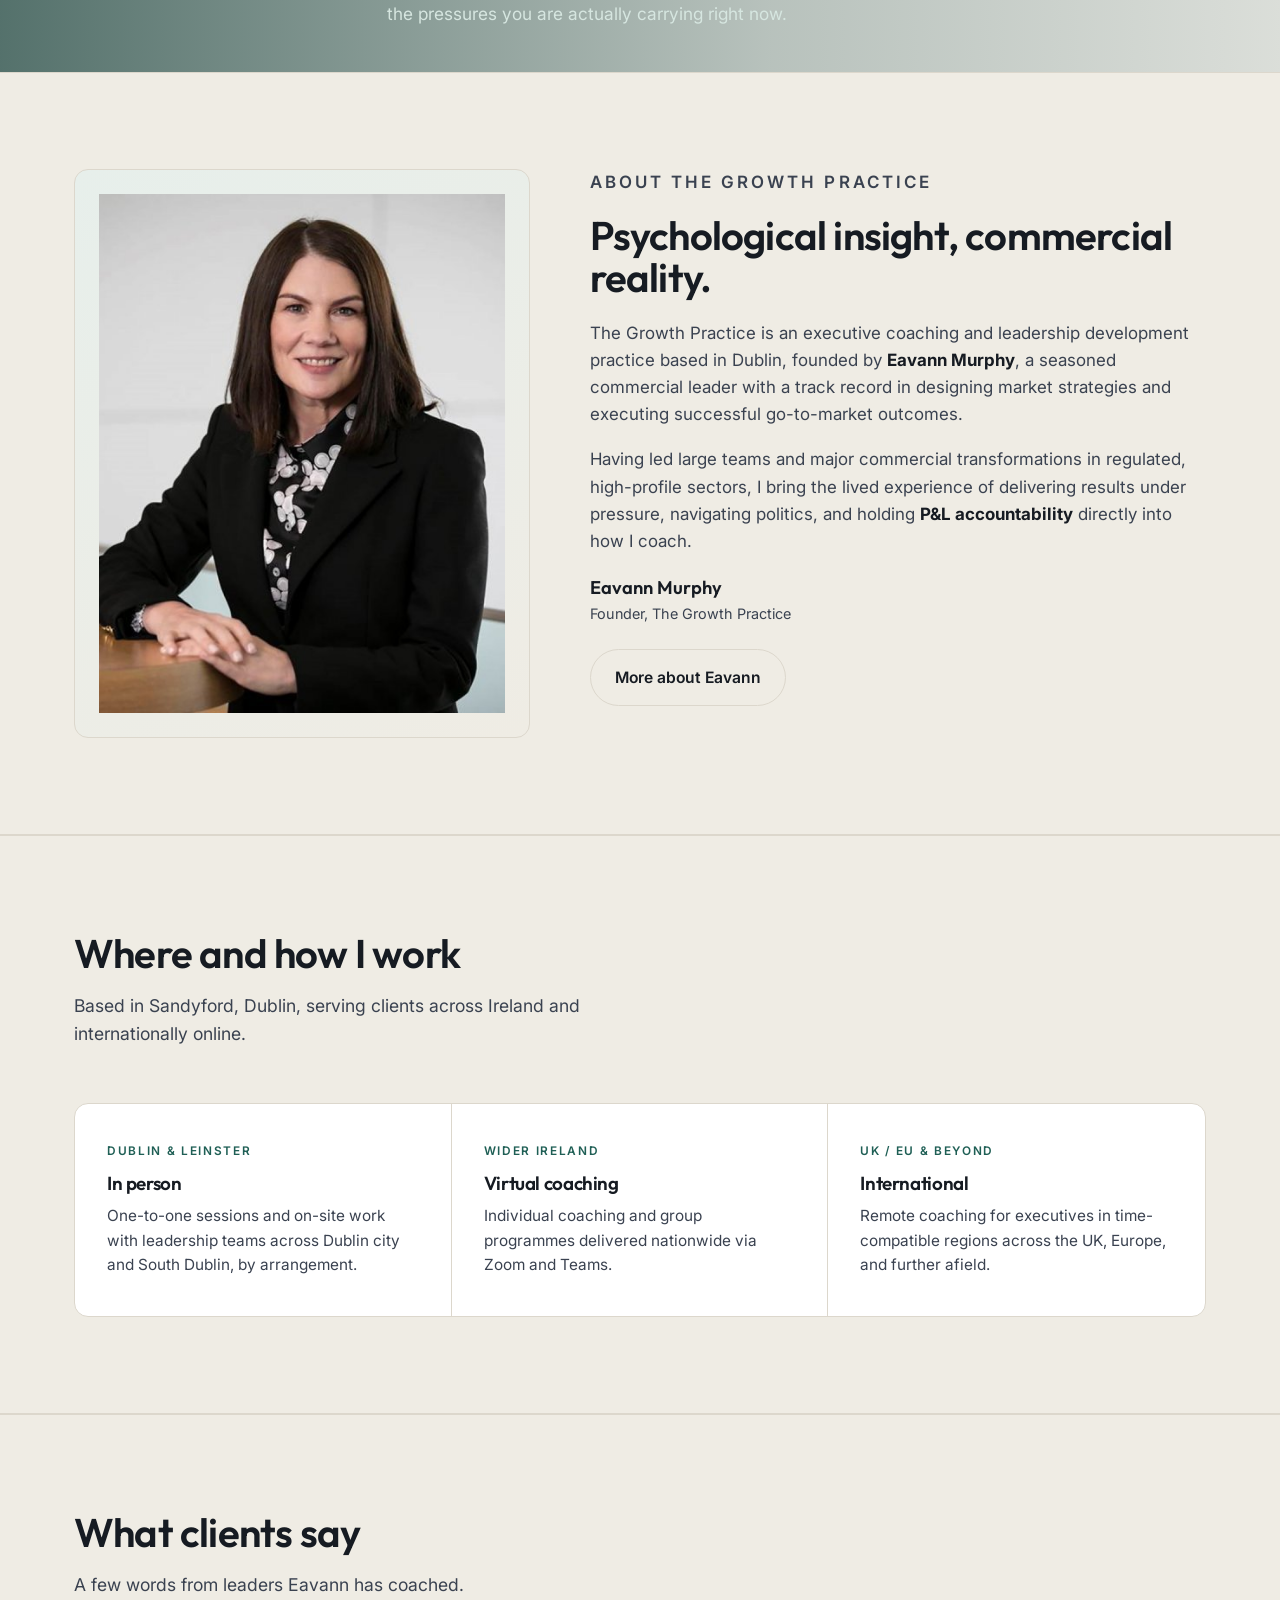
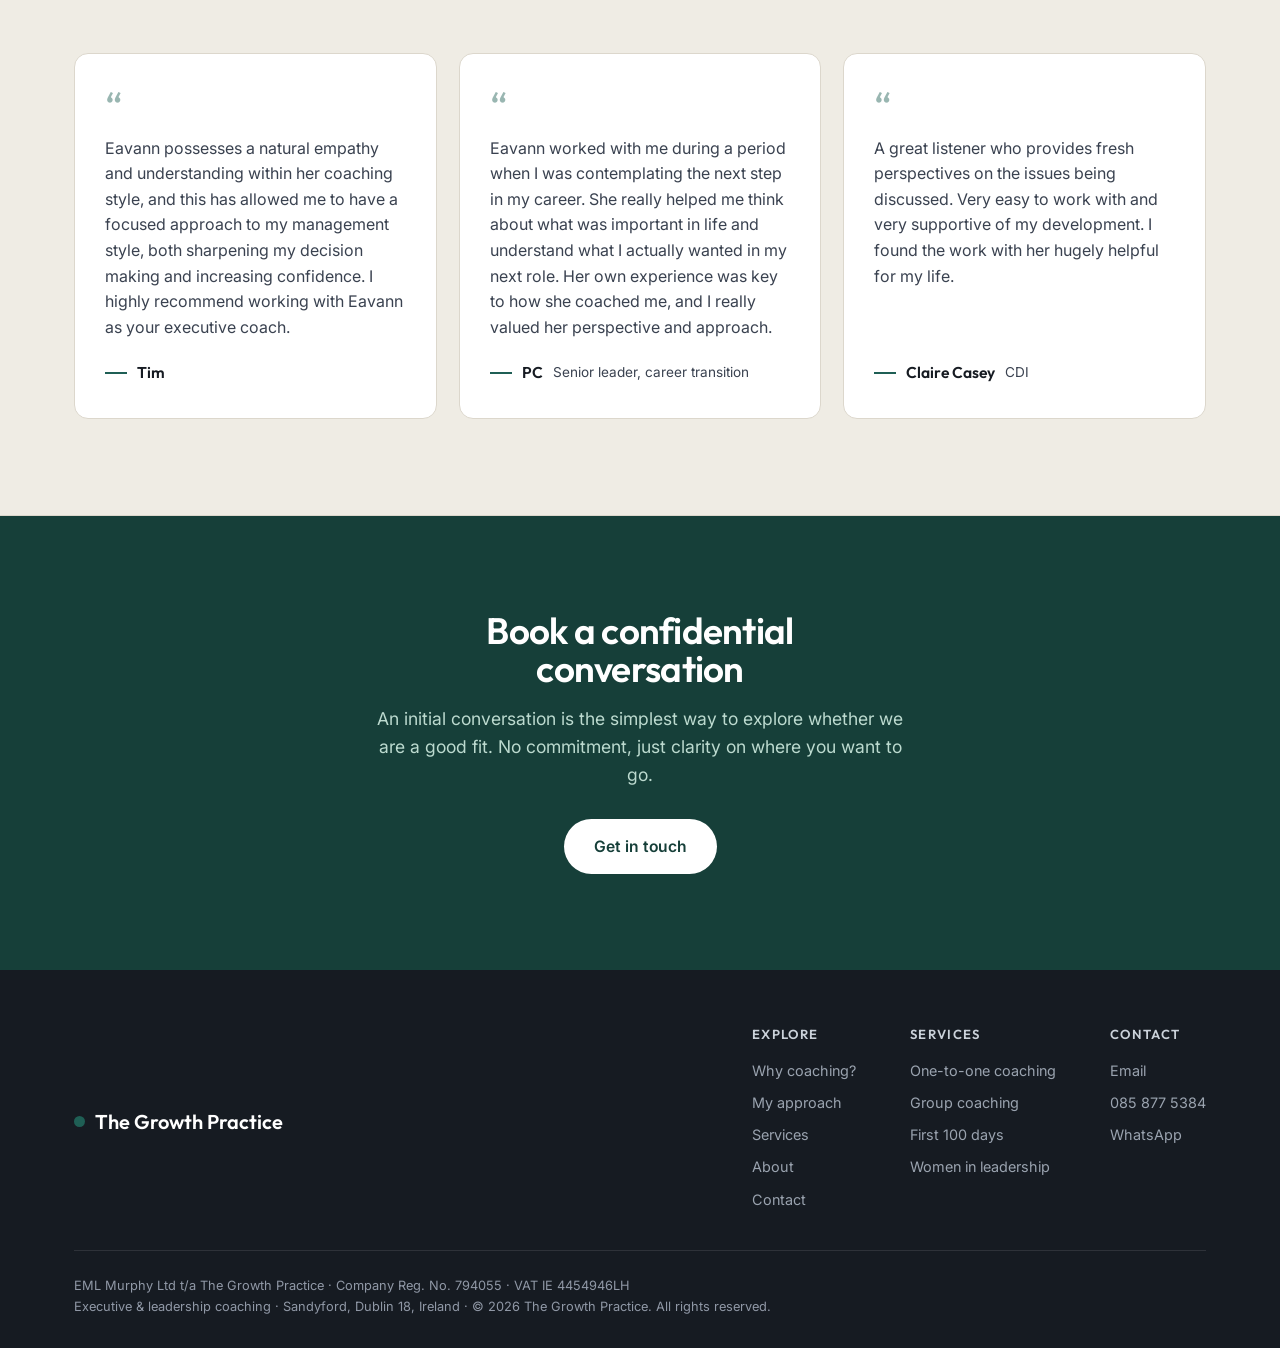
==== commit e96ec94f: "Add stock imagery to homepage and service pages" ====
--- a/index.html
+++ b/index.html
@@ -235,6 +235,18 @@
   </div>
 </section>
 
+<!-- MOOD BAND -->
+<div class="mood-band reveal">
+  <img src="https://images.unsplash.com/photo-1519389950473-47ba0277781c?w=1600&q=75&auto=format&fit=crop" alt="A leadership team in an engaged working session" width="1600" height="440" loading="lazy" decoding="async" />
+  <div class="mood-inner">
+    <div class="wrap">
+      <p class="eyebrow">In the room, and online</p>
+      <h2>Real conversations that change how you lead.</h2>
+      <p>Every engagement is confidential, practical, and built around the pressures you are actually carrying right now.</p>
+    </div>
+  </div>
+</div>
+
 <!-- ABOUT TEASER -->
 <section id="about" style="background:var(--paper-2);border-top:1px solid var(--line);border-bottom:1px solid var(--line)">
   <div class="wrap about-grid">
--- a/styles.css
+++ b/styles.css
@@ -285,8 +285,26 @@
 .ro-card .lab{font-size:.74rem;text-transform:uppercase;letter-spacing:.12em;color:var(--ink-soft);margin-bottom:2px}
 .ro-card .val{font-family:'Outfit';font-weight:600;font-size:.98rem;color:var(--ink);overflow-wrap:anywhere}
 
+/* SERVICE BANNER (interior page image under hero) */
+.svc-banner{margin:6px 0 4px;border-radius:var(--r);overflow:hidden;border:1px solid var(--line);height:320px;position:relative;background:var(--paper-2)}
+.svc-banner img{width:100%;height:100%;object-fit:cover;filter:grayscale(.08) contrast(1.02);transition:transform 1.2s cubic-bezier(.16,1,.3,1)}
+.svc-banner:hover img{transform:scale(1.03)}
+.svc-banner::after{content:"";position:absolute;inset:0;background:linear-gradient(180deg,rgba(22,63,57,0) 55%,rgba(22,63,57,.18))}
+
+/* HOMEPAGE MOOD BAND (full-bleed photo break) */
+.mood-band{position:relative;height:440px;overflow:hidden}
+.mood-band>img{width:100%;height:100%;object-fit:cover;object-position:center 35%;filter:grayscale(.1) contrast(1.03) brightness(.94)}
+.mood-band .mood-inner{position:absolute;inset:0;display:flex;align-items:flex-end;background:linear-gradient(90deg,rgba(22,63,57,.72),rgba(22,63,57,.28) 60%,rgba(22,63,57,.12))}
+.mood-band .mood-inner .wrap{padding-bottom:44px;padding-top:44px}
+.mood-band .eyebrow{color:#9ec9bd;margin-bottom:14px}
+.mood-band h2{font-family:'Outfit';color:#fff;font-size:2.2rem;font-weight:600;letter-spacing:-0.02em;max-width:22ch;line-height:1.12}
+.mood-band p{color:#d6e6e0;font-size:1.08rem;max-width:46ch;margin-top:14px}
+
 /* RESPONSIVE */
 @media (max-width:980px){
+  .svc-banner{height:240px}
+  .mood-band{height:360px}
+  .mood-band h2{font-size:1.7rem}
   .tmonial-grid{grid-template-columns:1fr}
   .reach-out{grid-template-columns:1fr}
   .hero h1{font-size:2.9rem}
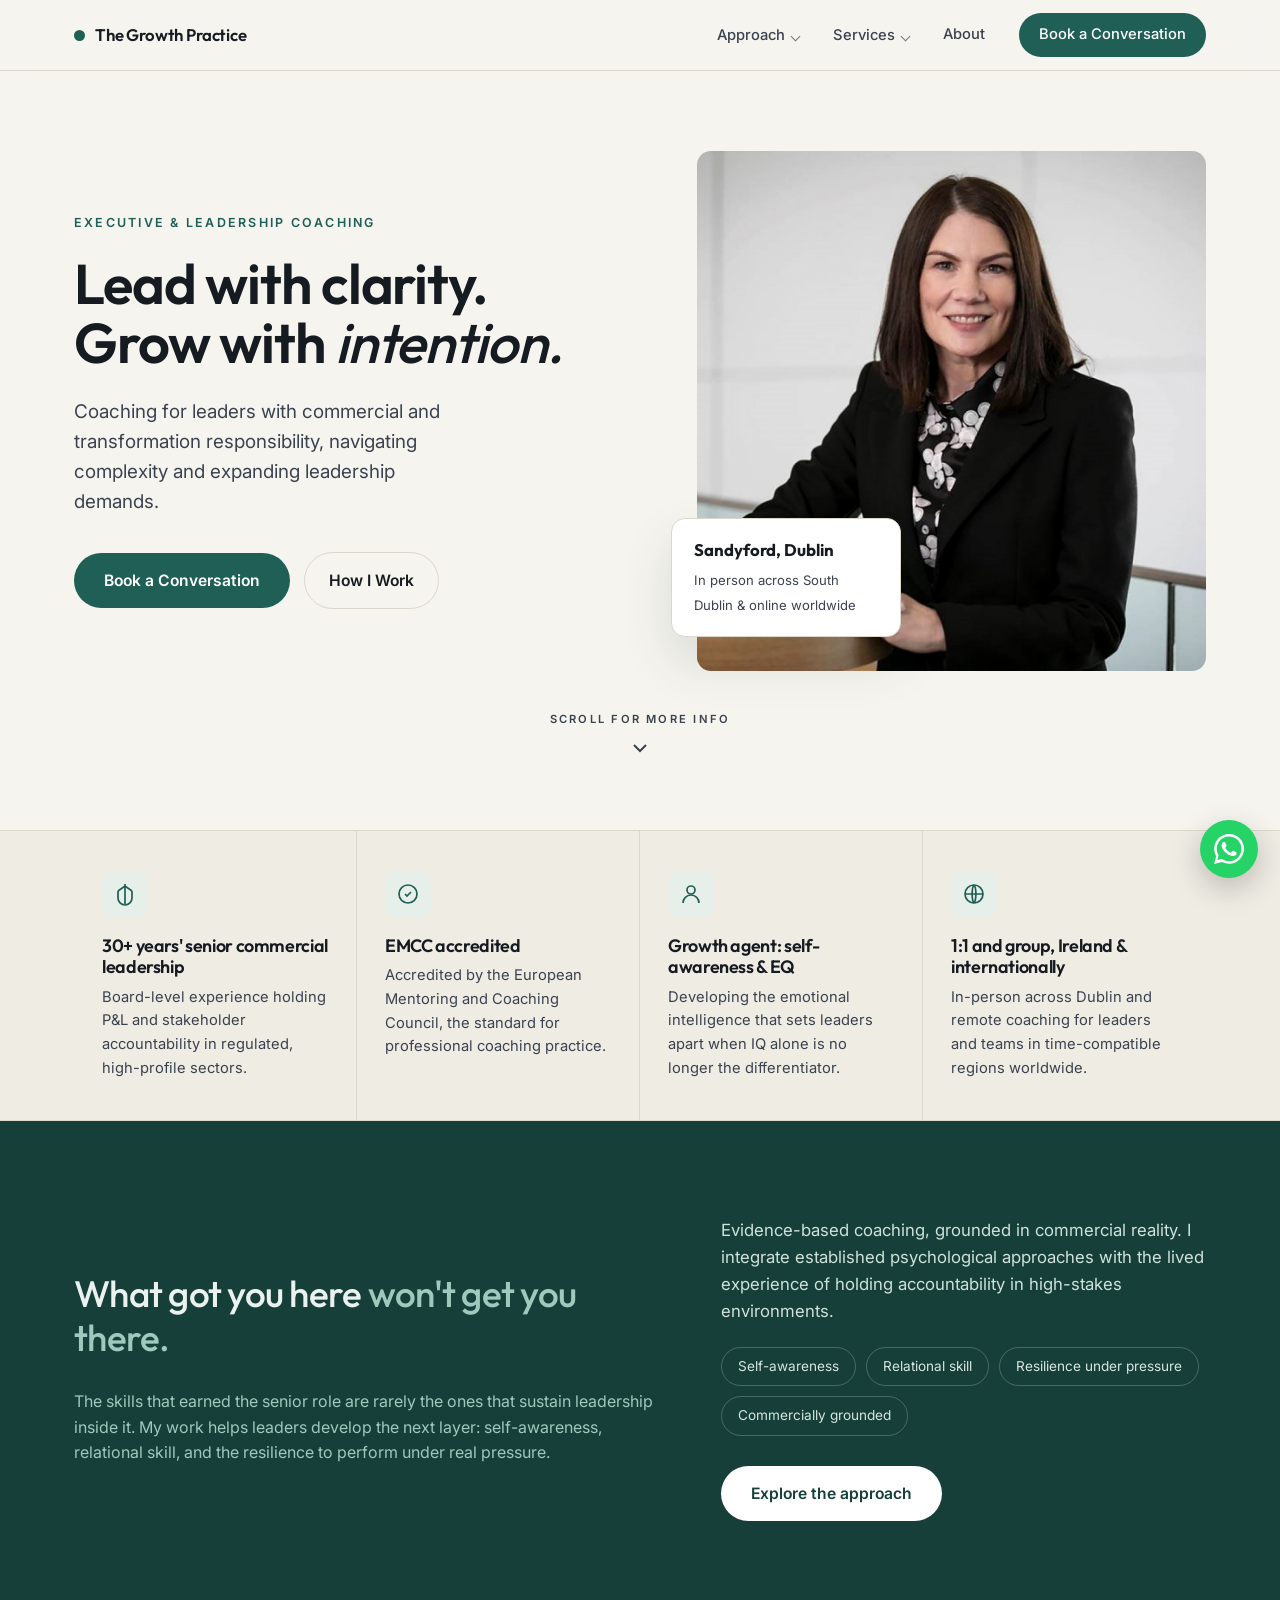
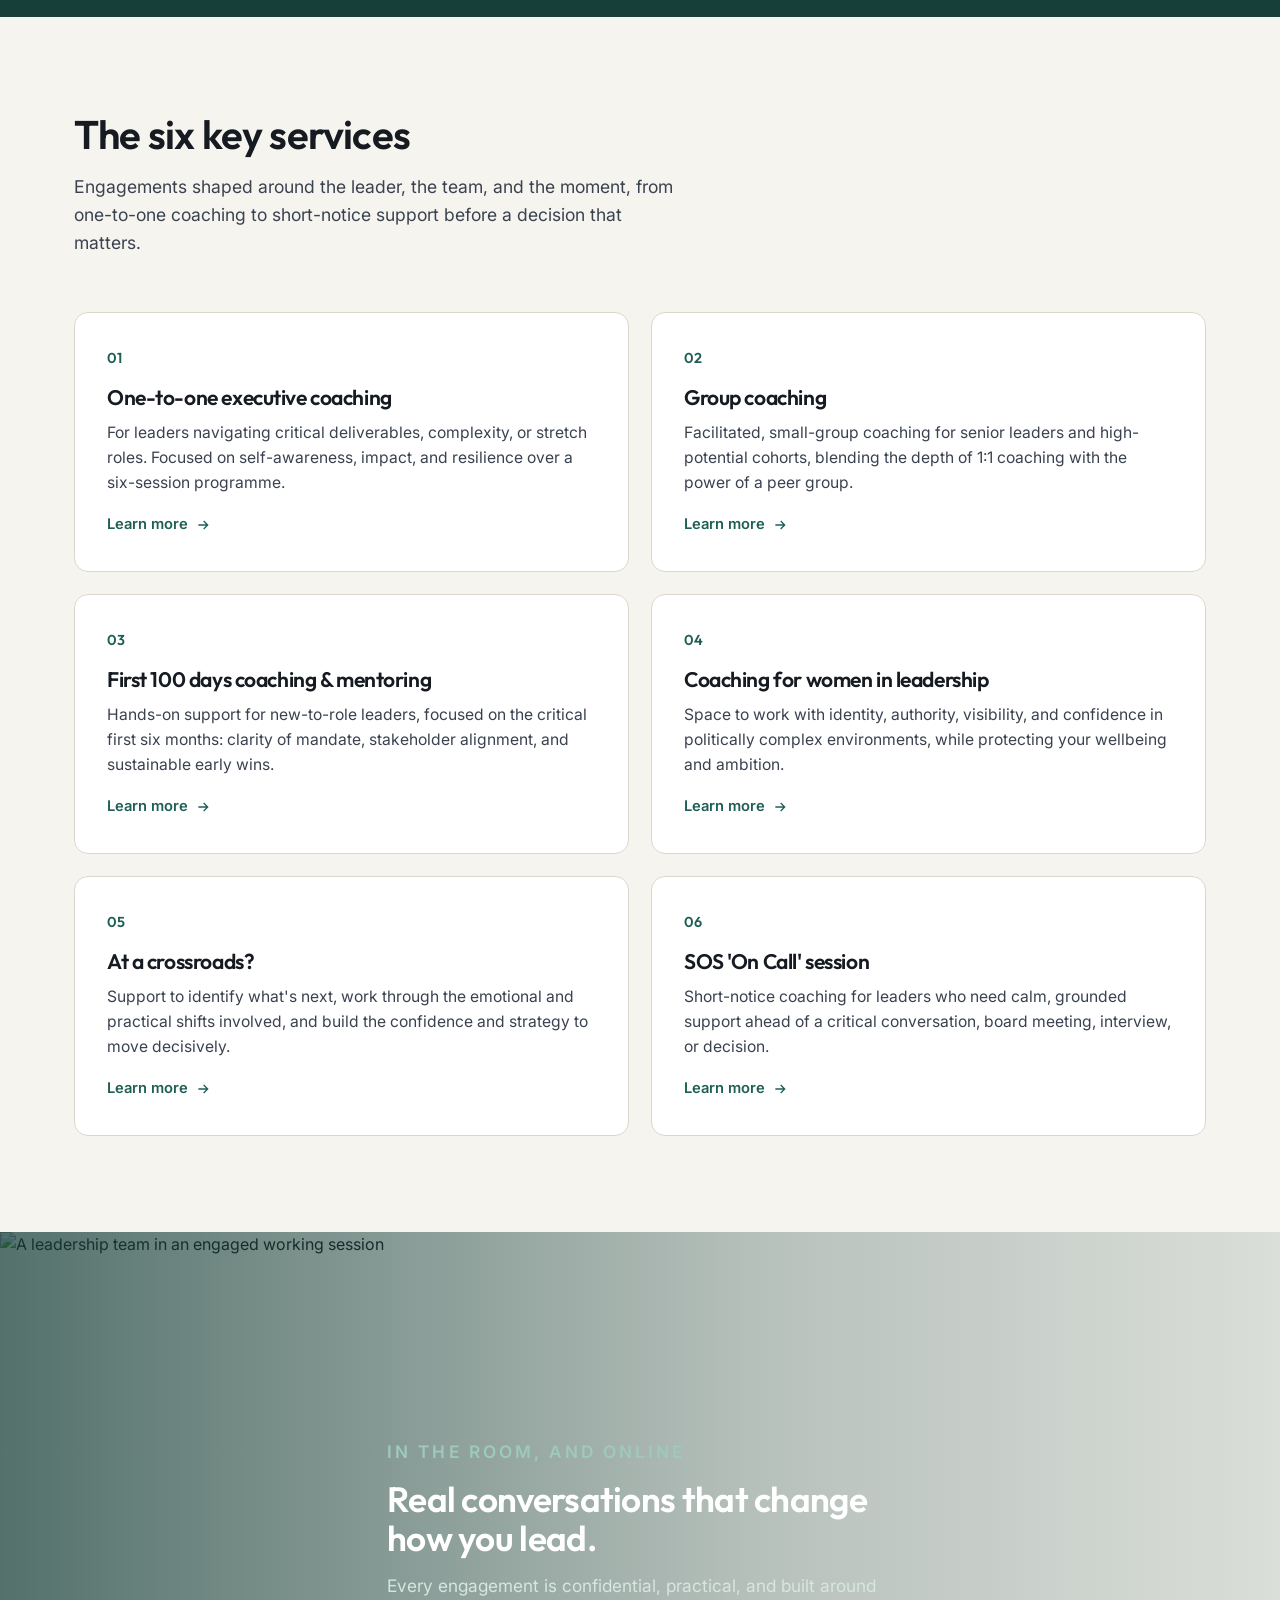
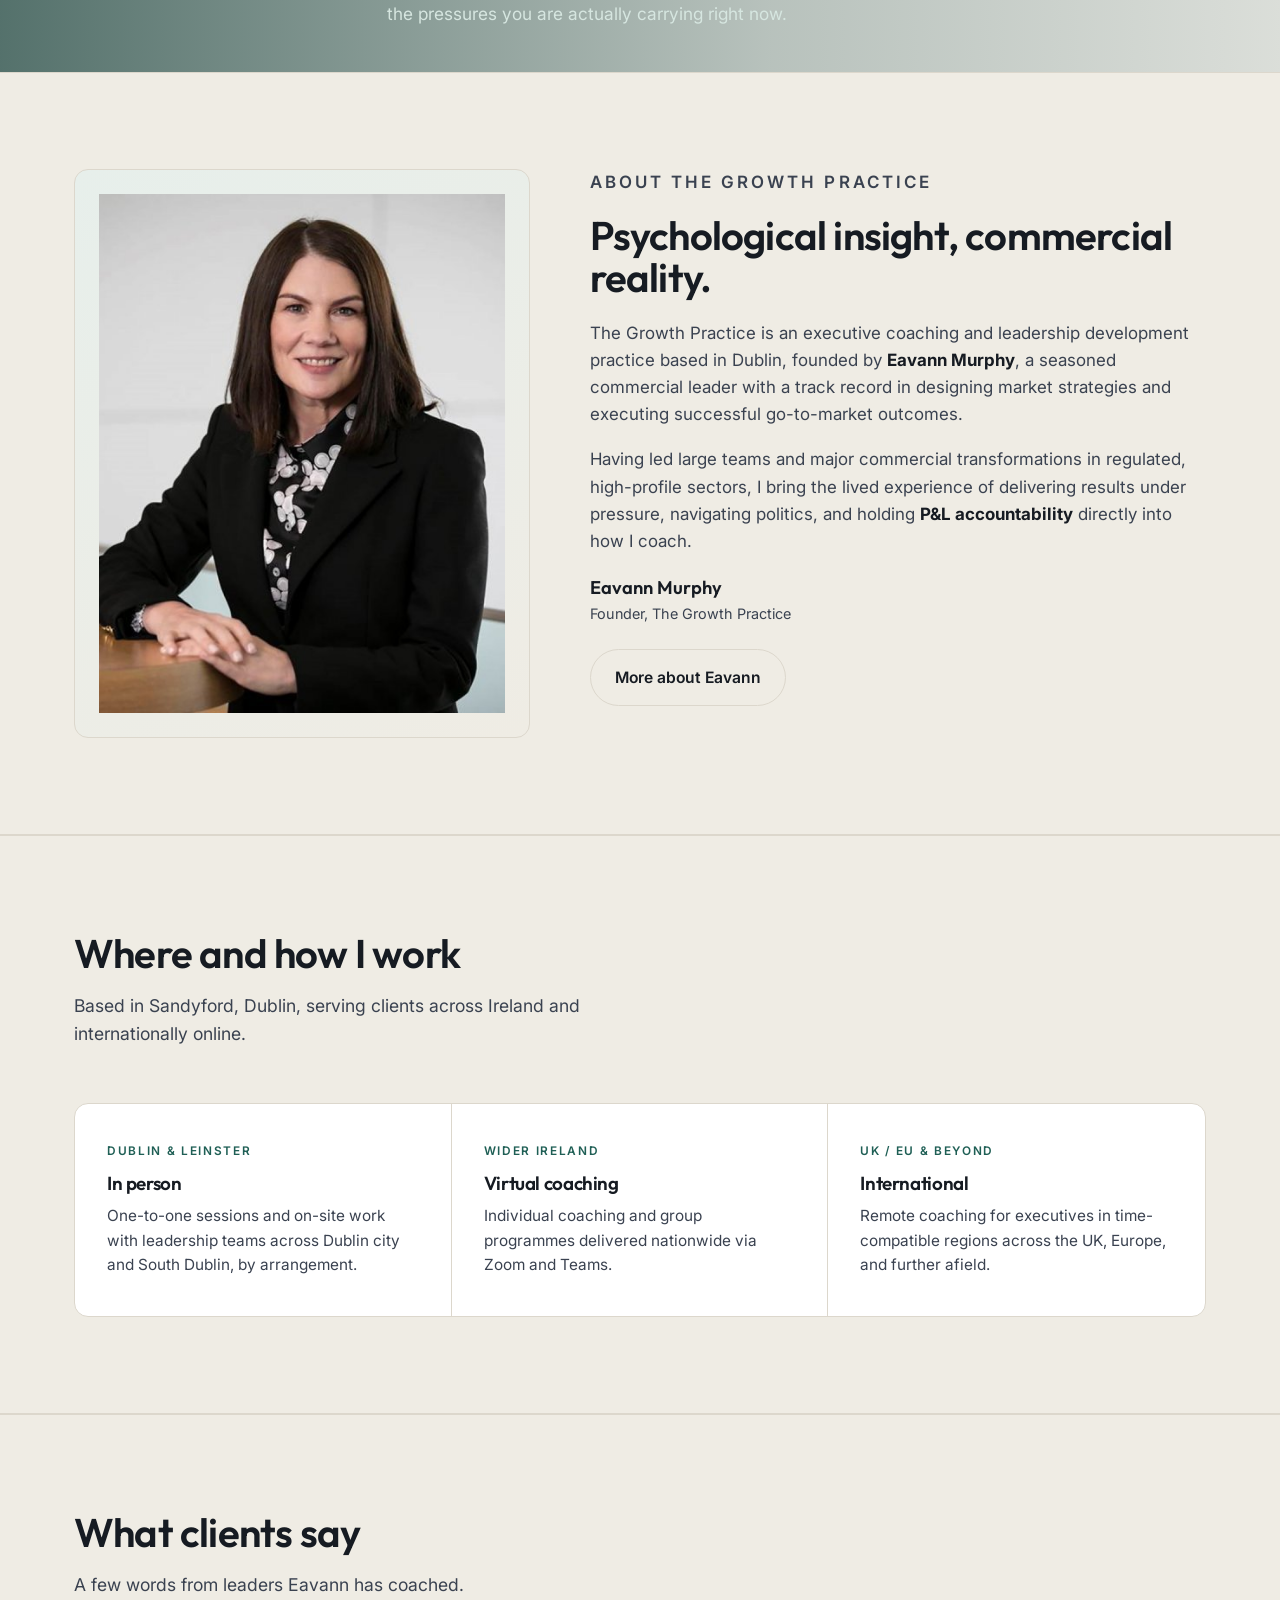
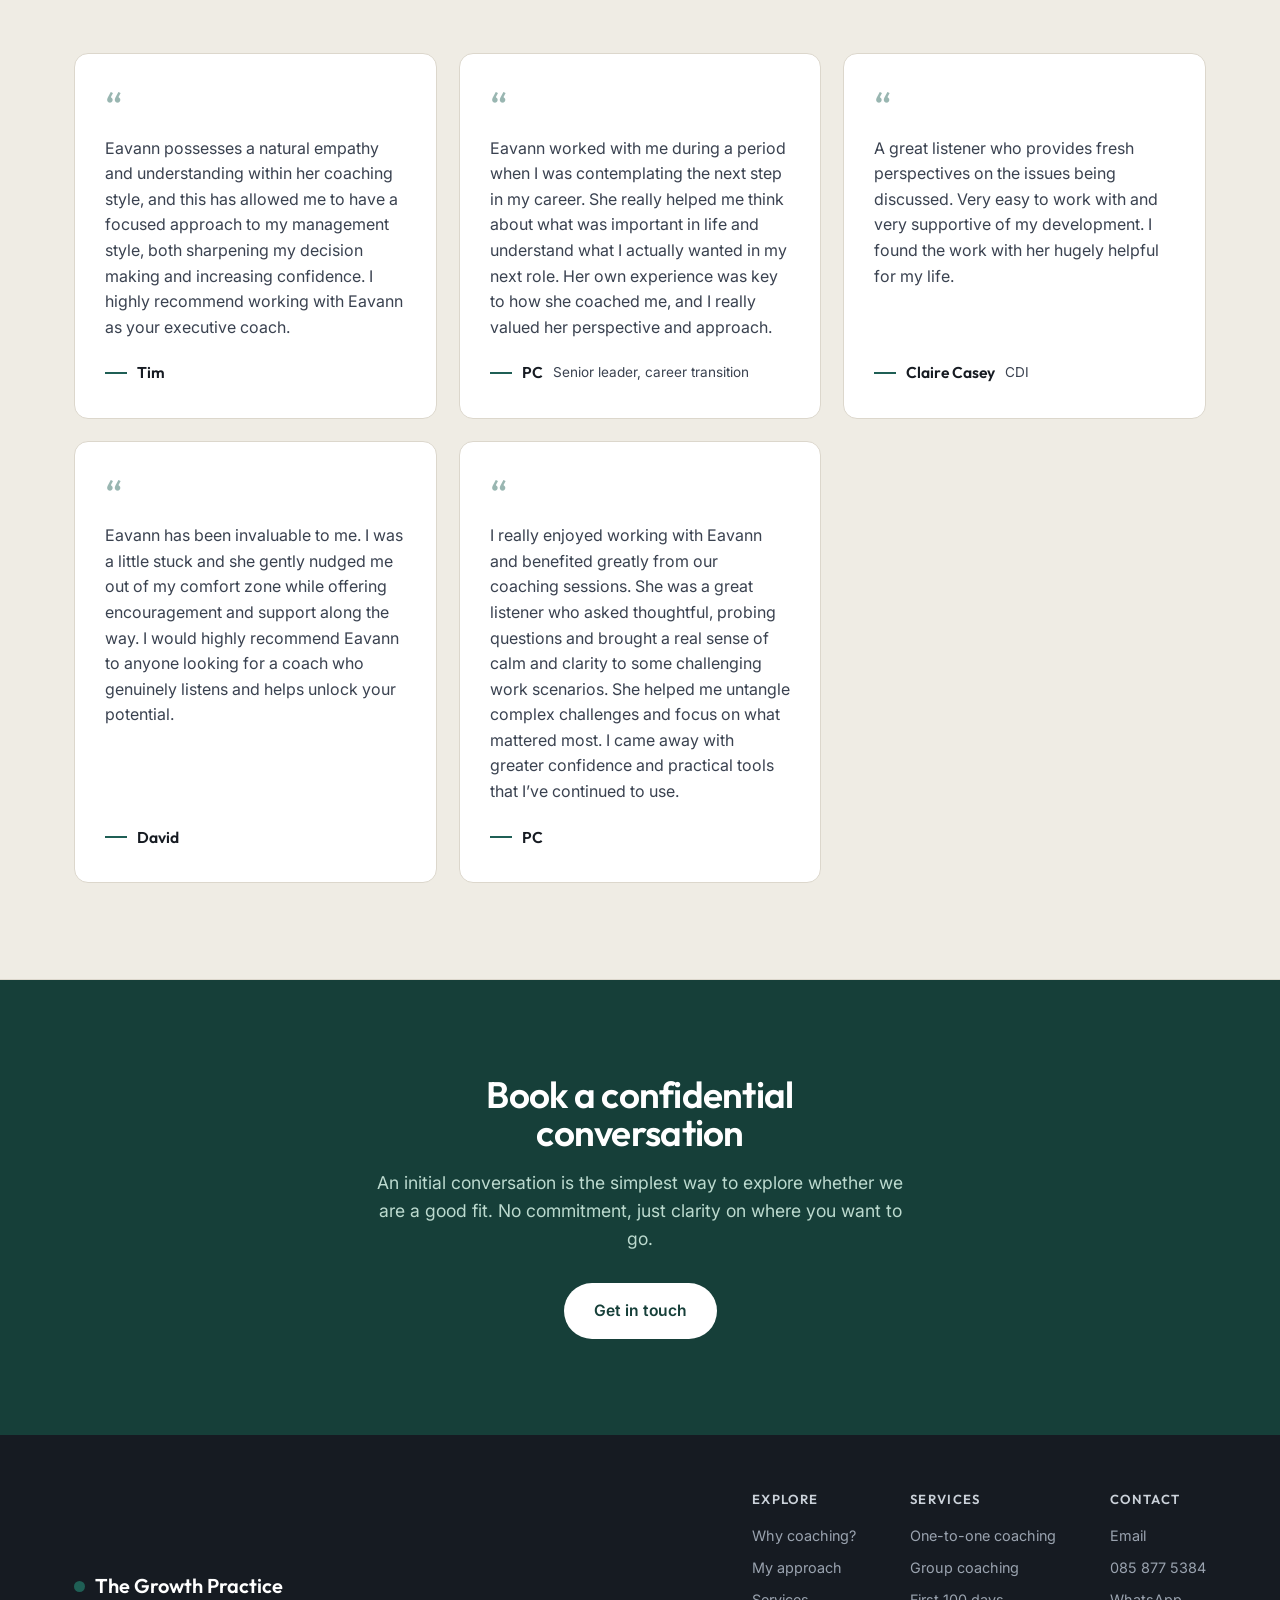
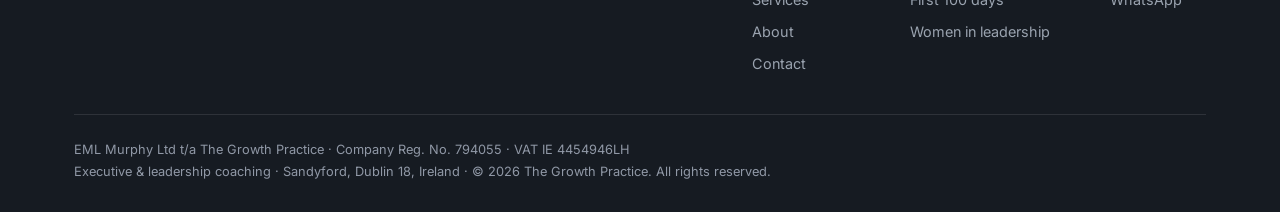
==== commit 845e6683: "Add header divider line, David and PC testimonials" ====
--- a/index.html
+++ b/index.html
@@ -314,6 +314,16 @@
         <p>A great listener who provides fresh perspectives on the issues being discussed. Very easy to work with and very supportive of my development. I found the work with her hugely helpful for my life.</p>
         <figcaption class="who">Claire Casey <span>CDI</span></figcaption>
       </figure>
+      <figure class="tcard reveal">
+        <div class="quotemark" aria-hidden="true">&ldquo;</div>
+        <p>Eavann has been invaluable to me. I was a little stuck and she gently nudged me out of my comfort zone while offering encouragement and support along the way. I would highly recommend Eavann to anyone looking for a coach who genuinely listens and helps unlock your potential.</p>
+        <figcaption class="who">David</figcaption>
+      </figure>
+      <figure class="tcard reveal">
+        <div class="quotemark" aria-hidden="true">&ldquo;</div>
+        <p>I really enjoyed working with Eavann and benefited greatly from our coaching sessions. She was a great listener who asked thoughtful, probing questions and brought a real sense of calm and clarity to some challenging work scenarios. She helped me untangle complex challenges and focus on what mattered most. I came away with greater confidence and practical tools that I&rsquo;ve continued to use.</p>
+        <figcaption class="who">PC</figcaption>
+      </figure>
     </div>
   </div>
 </section>
@@ -325,7 +335,9 @@
   "name":"The Growth Practice",
   "review":[
     {"@type":"Review","author":{"@type":"Person","name":"Tim"},"reviewBody":"Eavann possesses a natural empathy and understanding within her coaching style, which has allowed me to have a focused approach to my management style, sharpening my decision making and increasing confidence. I highly recommend working with Eavann as your executive coach."},
-    {"@type":"Review","author":{"@type":"Person","name":"Claire Casey"},"reviewBody":"A great listener who provides fresh perspectives on the issues being discussed. Very easy to work with and very supportive of my development. I found the work with her hugely helpful."}
+    {"@type":"Review","author":{"@type":"Person","name":"Claire Casey"},"reviewBody":"A great listener who provides fresh perspectives on the issues being discussed. Very easy to work with and very supportive of my development. I found the work with her hugely helpful."},
+    {"@type":"Review","author":{"@type":"Person","name":"David"},"reviewBody":"Eavann has been invaluable to me. I was a little stuck and she gently nudged me out of my comfort zone while offering encouragement and support along the way. I would highly recommend Eavann to anyone looking for a coach who genuinely listens and helps unlock your potential."},
+    {"@type":"Review","author":{"@type":"Person","name":"PC"},"reviewBody":"I really enjoyed working with Eavann and benefited greatly from our coaching sessions. She was a great listener who asked thoughtful, probing questions and brought a real sense of calm and clarity to some challenging work scenarios. She helped me untangle complex challenges and focus on what mattered most. I came away with greater confidence and practical tools that I've continued to use."}
   ]
 }
 </script>
--- a/styles.css
+++ b/styles.css
@@ -37,8 +37,7 @@
 @media (prefers-reduced-motion:reduce){.reveal{opacity:1;transform:none;transition:none}}
 
 /* NAV */
-header{position:sticky;top:0;z-index:50;background:rgba(246,244,239,.82);backdrop-filter:blur(12px);border-bottom:1px solid transparent;transition:border-color .3s}
-header.scrolled{border-color:var(--line)}
+header{position:sticky;top:0;z-index:50;background:rgba(246,244,239,.82);backdrop-filter:blur(12px);border-bottom:1px solid var(--line)}
 .nav{display:flex;align-items:center;justify-content:space-between;height:70px}
 .brand{font-family:'Outfit';font-weight:600;font-size:1.05rem;letter-spacing:-0.01em;display:flex;align-items:center;gap:10px}
 .brand .dot{width:11px;height:11px;border-radius:50%;background:var(--accent);flex:none}
